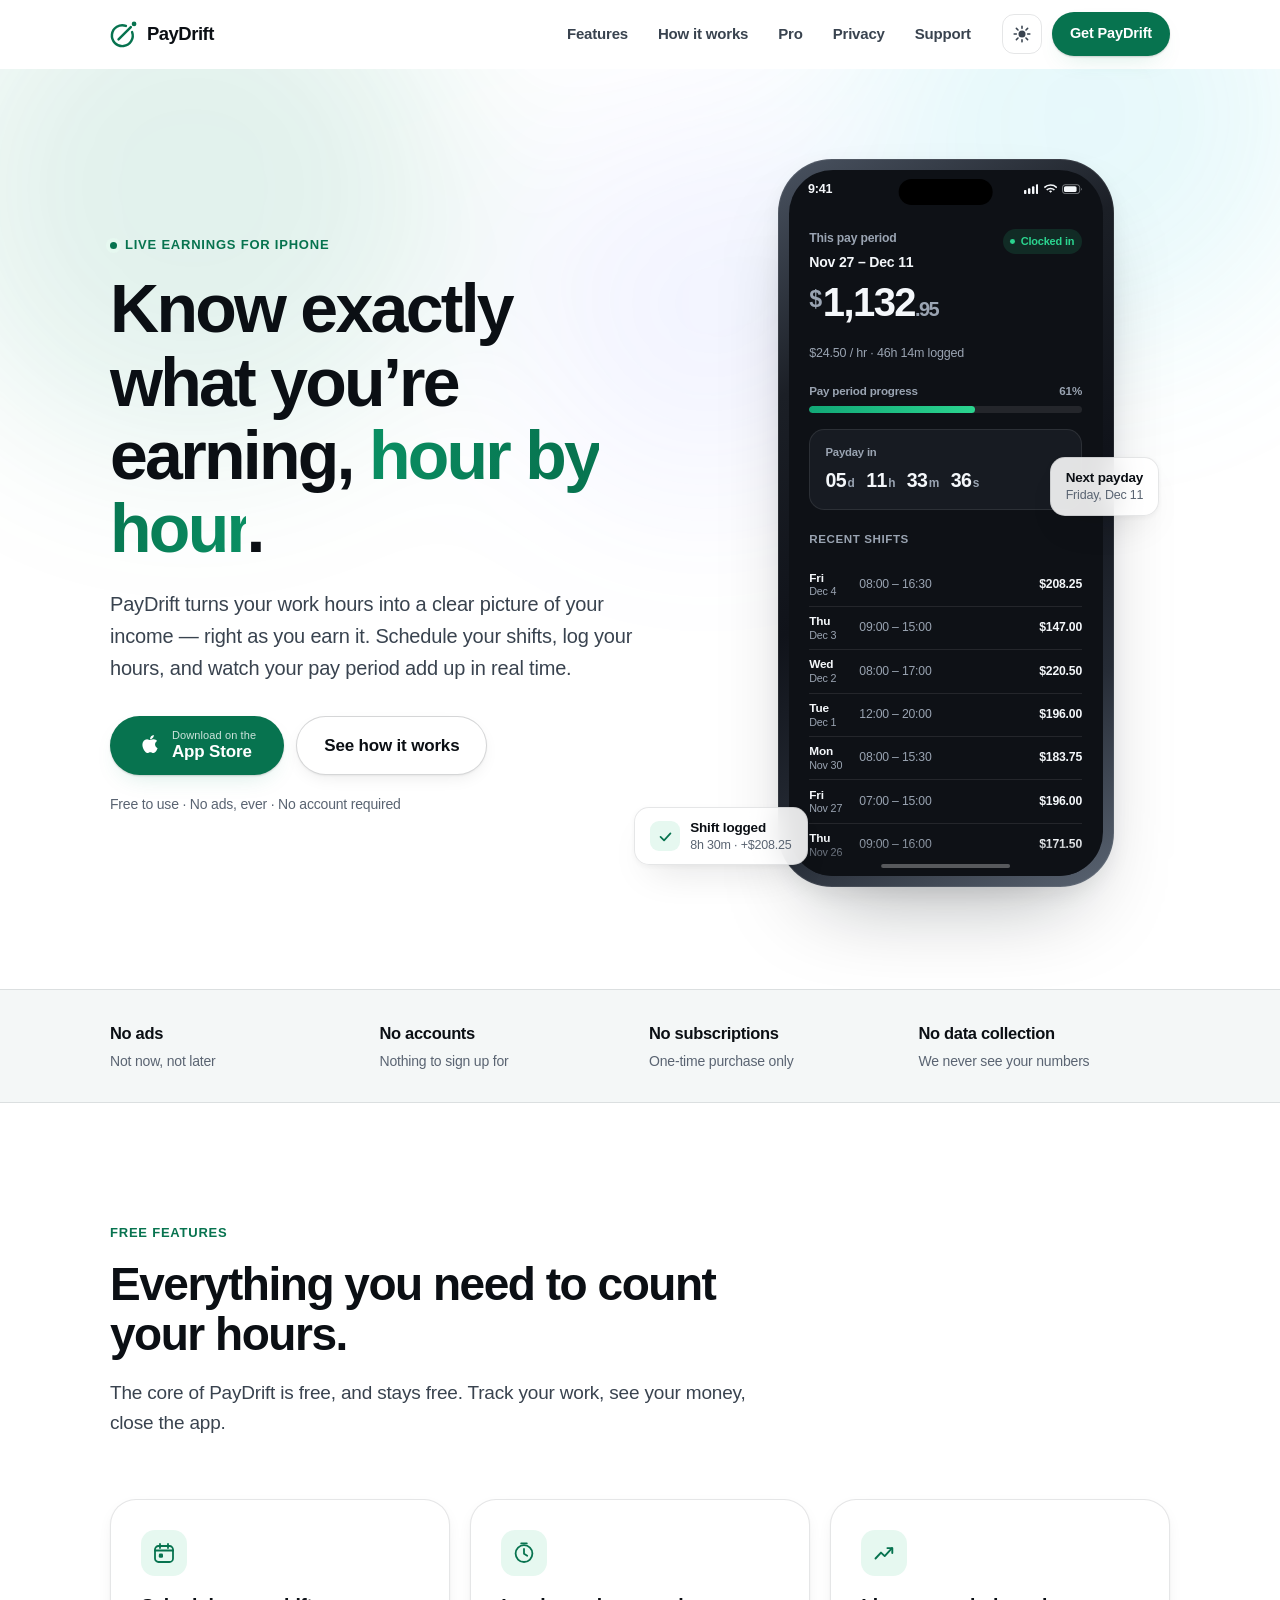
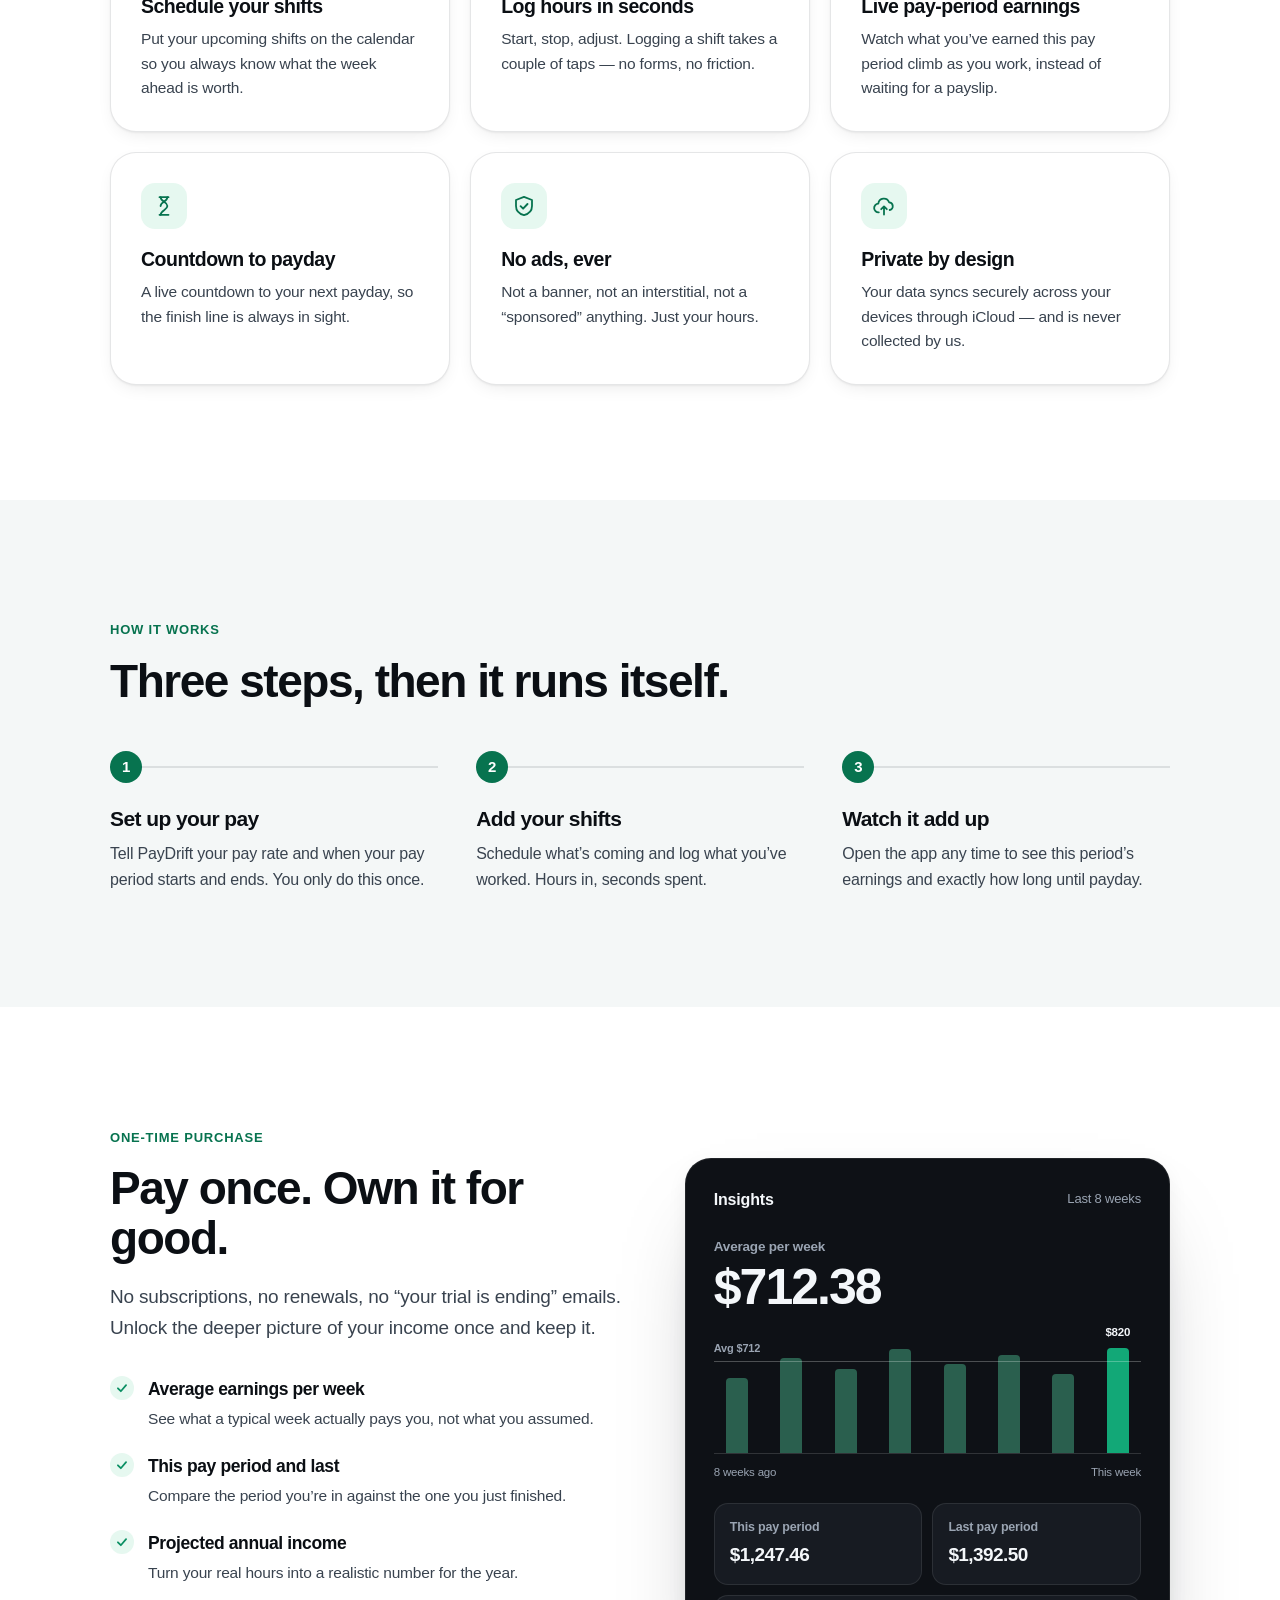
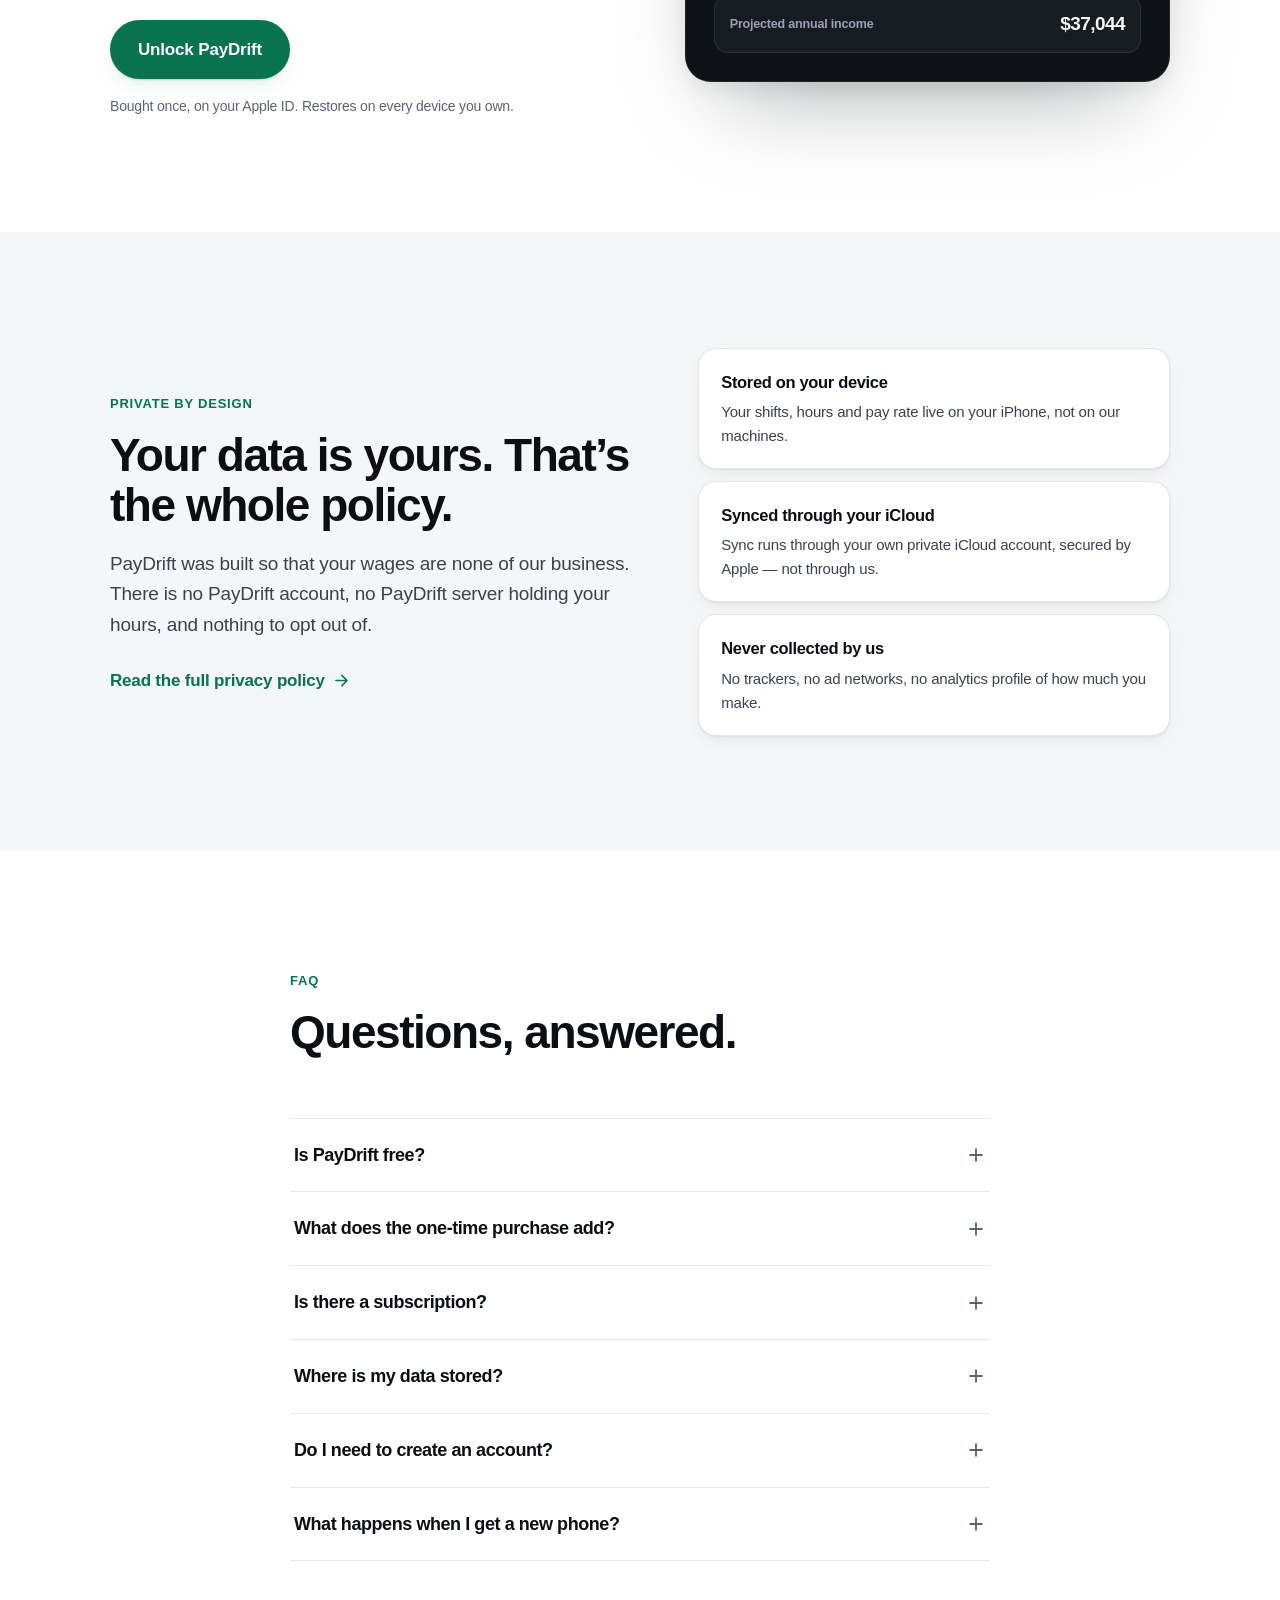
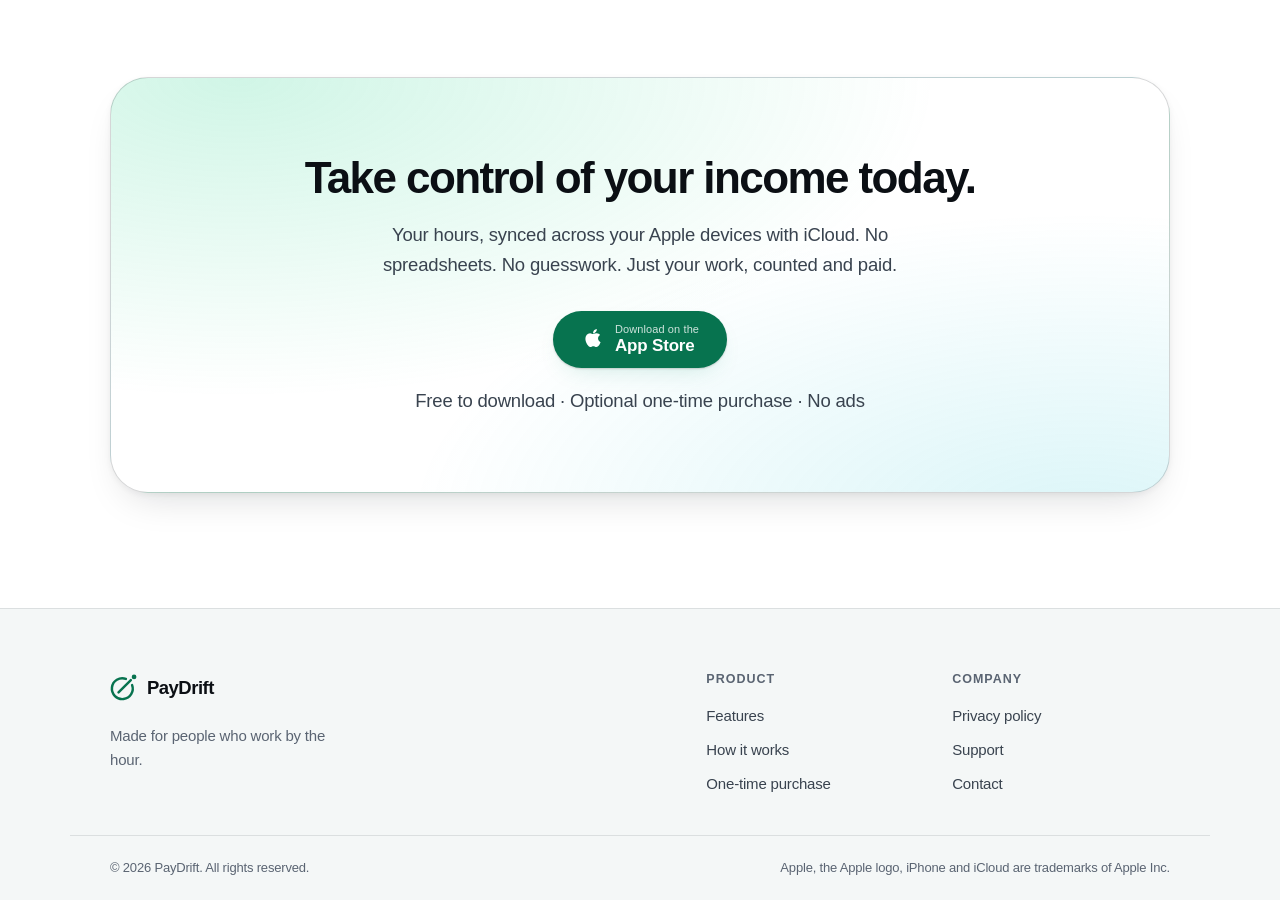
==== index.html @ ac626ae0 "Website" ====
<!DOCTYPE html>
<html lang="en">
<head>
<meta charset="utf-8">
<meta name="viewport" content="width=device-width, initial-scale=1">
<title>PayDrift — Know exactly what you're earning, hour by hour</title>
<meta name="description" content="PayDrift turns your work hours into a clear picture of your income, right as you earn it. Schedule shifts, log hours, and watch your pay period add up in real time. Private by design, synced with iCloud.">
<link rel="canonical" href="https://denysz07.github.io/PayDrift/">

<meta property="og:type" content="website">
<meta property="og:site_name" content="PayDrift">
<meta property="og:title" content="PayDrift — Know exactly what you're earning, hour by hour">
<meta property="og:description" content="Schedule your shifts, track your hours, and watch your earnings for the current pay period add up in real time. No ads. No subscriptions. Private by design.">
<meta property="og:url" content="https://denysz07.github.io/PayDrift/">
<meta property="og:image" content="https://denysz07.github.io/PayDrift/assets/img/og.png">
<meta property="og:image:width" content="1200">
<meta property="og:image:height" content="630">
<meta name="twitter:card" content="summary_large_image">
<meta name="twitter:title" content="PayDrift — Know exactly what you're earning, hour by hour">
<meta name="twitter:description" content="Live pay-period earnings, a countdown to payday, and your data kept yours.">
<meta name="twitter:image" content="https://denysz07.github.io/PayDrift/assets/img/og.png">

<meta name="theme-color" content="#ffffff" media="(prefers-color-scheme: light)">
<meta name="theme-color" content="#08090c" media="(prefers-color-scheme: dark)">
<meta name="color-scheme" content="light dark">

<link rel="icon" href="assets/img/favicon.svg" type="image/svg+xml">
<link rel="apple-touch-icon" href="assets/img/app-icon.svg">
<link rel="stylesheet" href="assets/css/style.css">
<script>document.documentElement.classList.add('js');</script>

<script type="application/ld+json">
{
  "@context": "https://schema.org",
  "@type": "SoftwareApplication",
  "name": "PayDrift",
  "applicationCategory": "FinanceApplication",
  "operatingSystem": "iOS",
  "description": "A wage tracker that turns your work hours into a clear picture of your income. Schedule shifts, log hours, see live earnings for the current pay period, and count down to payday.",
  "url": "https://denysz07.github.io/PayDrift/",
  "offers": {
    "@type": "Offer",
    "price": "0",
    "priceCurrency": "USD",
    "description": "Free to use, with an optional one-time purchase for advanced insights."
  }
}
</script>
</head>
<body>
<a class="skip-link" href="#main">Skip to content</a>

<header class="site-header" id="siteHeader">
  <div class="container site-header__inner">
    <a class="brand" href="index.html" aria-label="PayDrift home">
      <svg class="brand__mark" viewBox="3 0.5 28.5 28.5" aria-hidden="true" focusable="false">
        <path d="M19.76 5.66A11 11 0 1 0 26.34 12.24" fill="none" stroke="currentColor" stroke-width="2.6" stroke-linecap="round"/>
        <path d="M12 20 25 7" fill="none" stroke="currentColor" stroke-width="2.6" stroke-linecap="round"/>
        <circle cx="28.4" cy="3.6" r="2.5" fill="currentColor"/>
      </svg>
      <span class="brand__name">PayDrift</span>
    </a>

    <nav class="site-nav" id="siteNav" aria-label="Primary">
      <a href="#features">Features</a>
      <a href="#how">How it works</a>
      <a href="#pro">Pro</a>
      <a href="#privacy">Privacy</a>
      <a href="support.html">Support</a>
    </nav>

    <div class="site-header__actions">
      <button class="icon-btn" id="themeToggle" type="button" aria-label="Switch color theme" title="Switch color theme">
        <svg class="icon-btn__sun" viewBox="0 0 24 24" aria-hidden="true" focusable="false">
          <circle cx="12" cy="12" r="4.2" fill="currentColor"/>
          <g stroke="currentColor" stroke-width="1.9" stroke-linecap="round">
            <path d="M12 2.6v2.6M12 18.8v2.6M2.6 12h2.6M18.8 12h2.6M5.3 5.3l1.9 1.9M16.8 16.8l1.9 1.9M18.7 5.3l-1.9 1.9M7.2 16.8l-1.9 1.9"/>
          </g>
        </svg>
        <svg class="icon-btn__moon" viewBox="0 0 24 24" aria-hidden="true" focusable="false">
          <path d="M20.4 14.6A8.6 8.6 0 0 1 9.4 3.6a8.8 8.8 0 1 0 11 11Z" fill="currentColor"/>
        </svg>
      </button>
      <a class="btn btn--primary btn--sm site-header__cta" href="#get">Get PayDrift</a>
      <button class="icon-btn nav-toggle" id="navToggle" type="button" aria-label="Open menu" aria-expanded="false" aria-controls="siteNav">
        <svg viewBox="0 0 24 24" aria-hidden="true" focusable="false">
          <path d="M4 7h16M4 12h16M4 17h16" stroke="currentColor" stroke-width="2" stroke-linecap="round" fill="none"/>
        </svg>
      </button>
    </div>
  </div>
</header>

<main id="main">

  <!-- ============ HERO ============ -->
  <section class="hero">
    <div class="aurora" aria-hidden="true"><span></span><span></span><span></span></div>
    <div class="container hero__inner">
      <div class="hero__copy">
        <p class="eyebrow"><span class="dot" aria-hidden="true"></span> Live earnings for iPhone</p>
        <h1 class="hero__title">Know exactly what you&rsquo;re earning, <span class="grad">hour by hour</span>.</h1>
        <p class="hero__lead">
          PayDrift turns your work hours into a clear picture of your income &mdash; right as you earn it.
          Schedule your shifts, log your hours, and watch your pay period add up in real time.
        </p>
        <div class="hero__cta">
          <!-- TODO: replace href with your App Store listing URL -->
          <a class="btn btn--primary btn--lg appstore" href="https://apps.apple.com/app/paydrift">
            <svg class="appstore__glyph" viewBox="0 0 24 24" aria-hidden="true" focusable="false">
              <path d="M17.05 20.28c-.98.95-2.05.8-3.08.35-1.09-.46-2.09-.48-3.24 0-1.44.62-2.2.44-3.06-.35C2.79 15.25 3.51 7.59 9.05 7.31c1.35.07 2.29.74 3.08.8 1.18-.24 2.31-.93 3.57-.84 1.51.12 2.65.72 3.4 1.8-3.12 1.87-2.38 5.98.48 7.13-.57 1.5-1.31 2.99-2.54 4.09zM12.03 7.25c-.15-2.23 1.66-4.07 3.74-4.25.29 2.58-2.34 4.5-3.74 4.25z" fill="currentColor"/>
            </svg>
            <span class="appstore__text"><small>Download on the</small>App Store</span>
          </a>
          <a class="btn btn--ghost btn--lg" href="#how">See how it works</a>
        </div>
        <p class="hero__note">Free to use &middot; No ads, ever &middot; No account required</p>
      </div>

      <div class="hero__art">
        <div class="device" role="img" aria-label="The PayDrift app screen: live earnings for the current pay period, ticking up while you are clocked in, above a pay-period progress bar, a live countdown to payday, and a list of recently logged shifts.">
          <div class="device__frame">
            <div class="device__screen">
              <div class="statusbar">
                <span class="statusbar__time">9:41</span>
                <span class="statusbar__icons">
                  <svg viewBox="0 0 18 12" aria-hidden="true"><rect x="0" y="7" width="3" height="5" rx="1"/><rect x="5" y="5" width="3" height="7" rx="1"/><rect x="10" y="2.5" width="3" height="9.5" rx="1"/><rect x="15" y="0" width="3" height="12" rx="1"/></svg>
                  <svg viewBox="0 0 16 12" aria-hidden="true"><path d="M8 10.4 6.1 8.5a2.7 2.7 0 0 1 3.8 0Zm0-4.2a5.7 5.7 0 0 0-4 1.6L2.6 6.4a7.7 7.7 0 0 1 10.8 0L12 7.8a5.7 5.7 0 0 0-4-1.6Zm0-4.2a9.7 9.7 0 0 0-6.9 2.8L-.3 3.4a11.7 11.7 0 0 1 16.6 0l-1.4 1.4A9.7 9.7 0 0 0 8 2Z"/></svg>
                  <svg viewBox="0 0 26 12" aria-hidden="true"><rect x="0.6" y="0.6" width="21" height="10.8" rx="3.2" fill="none" stroke="currentColor" stroke-opacity=".45" stroke-width="1.2"/><rect x="2.4" y="2.4" width="15.4" height="7.2" rx="2"/><path d="M23.4 4.2v3.6a2.4 2.4 0 0 0 0-3.6Z" fill-opacity=".5"/></svg>
                </span>
              </div>

              <div class="app">
                <div class="app__topline">
                  <div>
                    <p class="app__label">This pay period</p>
                    <p class="app__range">Aug 1 &ndash; Aug 15</p>
                  </div>
                  <span class="pill pill--live"><span class="pill__dot"></span>Clocked in</span>
                </div>

                <p class="earnings" id="earnings">
                  <span class="earnings__cur">$</span><span class="earnings__whole" id="earningsWhole">1,247</span><span class="earnings__cents">.<span id="earningsCents">46</span></span>
                </p>
                <p class="earnings__sub">$24.50 / hr &middot; 50h 55m logged</p>

                <div class="progress">
                  <div class="progress__head">
                    <span>Pay period progress</span>
                    <span id="periodPct">64%</span>
                  </div>
                  <div class="progress__track"><div class="progress__fill" id="periodFill" style="width:64%"></div></div>
                </div>

                <div class="countdown">
                  <p class="countdown__label">Payday in</p>
                  <p class="countdown__value" id="countdown">
                    <span class="cd"><b id="cdD">04</b><i>d</i></span><span class="cd"><b id="cdH">11</b><i>h</i></span><span class="cd"><b id="cdM">26</b><i>m</i></span><span class="cd"><b id="cdS">09</b><i>s</i></span>
                  </p>
                </div>

                <p class="shifts__head">Recent shifts</p>
                <ul class="shifts">
                  <li class="shifts__row">
                    <span class="shifts__day"><b>Thu</b>Aug 6</span>
                    <span class="shifts__time">08:00 &ndash; 16:30</span>
                    <span class="shifts__pay">$208.25</span>
                  </li>
                  <li class="shifts__row">
                    <span class="shifts__day"><b>Wed</b>Aug 5</span>
                    <span class="shifts__time">09:00 &ndash; 15:00</span>
                    <span class="shifts__pay">$147.00</span>
                  </li>
                  <li class="shifts__row">
                    <span class="shifts__day"><b>Tue</b>Aug 4</span>
                    <span class="shifts__time">08:00 &ndash; 17:00</span>
                    <span class="shifts__pay">$220.50</span>
                  </li>
                  <li class="shifts__row">
                    <span class="shifts__day"><b>Mon</b>Aug 3</span>
                    <span class="shifts__time">12:00 &ndash; 20:00</span>
                    <span class="shifts__pay">$196.00</span>
                  </li>
                  <li class="shifts__row">
                    <span class="shifts__day"><b>Fri</b>Jul 31</span>
                    <span class="shifts__time">08:00 &ndash; 15:30</span>
                    <span class="shifts__pay">$183.75</span>
                  </li>
                  <li class="shifts__row">
                    <span class="shifts__day"><b>Thu</b>Jul 30</span>
                    <span class="shifts__time">07:00 &ndash; 15:00</span>
                    <span class="shifts__pay">$196.00</span>
                  </li>
                  <li class="shifts__row">
                    <span class="shifts__day"><b>Wed</b>Jul 29</span>
                    <span class="shifts__time">09:00 &ndash; 16:00</span>
                    <span class="shifts__pay">$171.50</span>
                  </li>
                </ul>
              </div>
            </div>
          </div>

          <div class="float float--a" aria-hidden="true">
            <span class="float__icon">
              <svg viewBox="0 0 24 24"><path d="M5 12.5 10 17.5 19 7.5" fill="none" stroke="currentColor" stroke-width="2.4" stroke-linecap="round" stroke-linejoin="round"/></svg>
            </span>
            <span class="float__text"><b>Shift logged</b>8h 30m &middot; +$208.25</span>
          </div>
          <div class="float float--b" aria-hidden="true">
            <span class="float__text"><b>Next payday</b><span id="floatPayday">Friday, Aug 14</span></span>
          </div>
        </div>
      </div>
    </div>
  </section>

  <!-- ============ TRUST STRIP ============ -->
  <section class="strip" aria-label="What PayDrift promises">
    <div class="container strip__inner">
      <p><b>No ads</b><span>Not now, not later</span></p>
      <p><b>No accounts</b><span>Nothing to sign up for</span></p>
      <p><b>No subscriptions</b><span>One-time purchase only</span></p>
      <p><b>No data collection</b><span>We never see your numbers</span></p>
    </div>
  </section>

  <!-- ============ FEATURES ============ -->
  <section class="section" id="features">
    <div class="container">
      <header class="section__head reveal">
        <p class="eyebrow">Free features</p>
        <h2 class="section__title">Everything you need to count your hours.</h2>
        <p class="section__lead">The core of PayDrift is free, and stays free. Track your work, see your money, close the app.</p>
      </header>

      <div class="cards">
        <article class="card reveal">
          <span class="card__icon">
            <svg viewBox="0 0 24 24" aria-hidden="true"><rect x="3" y="5" width="18" height="16" rx="3.5" fill="none" stroke="currentColor" stroke-width="1.8"/><path d="M3 9.5h18M8 3v4M16 3v4" fill="none" stroke="currentColor" stroke-width="1.8" stroke-linecap="round"/><rect x="6.8" y="12.6" width="4.2" height="4.2" rx="1.3" fill="currentColor"/></svg>
          </span>
          <h3>Schedule your shifts</h3>
          <p>Put your upcoming shifts on the calendar so you always know what the week ahead is worth.</p>
        </article>

        <article class="card reveal">
          <span class="card__icon">
            <svg viewBox="0 0 24 24" aria-hidden="true"><circle cx="12" cy="12.6" r="8.4" fill="none" stroke="currentColor" stroke-width="1.8"/><path d="M12 7.9v4.9l3.2 2" fill="none" stroke="currentColor" stroke-width="1.8" stroke-linecap="round" stroke-linejoin="round"/><path d="M9.2 2.4h5.6" stroke="currentColor" stroke-width="1.8" stroke-linecap="round"/></svg>
          </span>
          <h3>Log hours in seconds</h3>
          <p>Start, stop, adjust. Logging a shift takes a couple of taps &mdash; no forms, no friction.</p>
        </article>

        <article class="card reveal">
          <span class="card__icon">
            <svg viewBox="0 0 24 24" aria-hidden="true"><path d="M3.5 17.5 9 11.6l3.7 3.5 7.3-8" fill="none" stroke="currentColor" stroke-width="1.9" stroke-linecap="round" stroke-linejoin="round"/><path d="M15.4 7.1h4.9V12" fill="none" stroke="currentColor" stroke-width="1.9" stroke-linecap="round" stroke-linejoin="round"/></svg>
          </span>
          <h3>Live pay-period earnings</h3>
          <p>Watch what you&rsquo;ve earned this pay period climb as you work, instead of waiting for a payslip.</p>
        </article>

        <article class="card reveal">
          <span class="card__icon">
            <svg viewBox="0 0 24 24" aria-hidden="true"><path d="M7.5 3.2h9M7.5 20.8h9" stroke="currentColor" stroke-width="1.8" stroke-linecap="round"/><path d="M8.6 3.2c0 4.3 6.8 4.9 6.8 8.8s-6.8 4.5-6.8 8.8" fill="none" stroke="currentColor" stroke-width="1.8" stroke-linecap="round"/><path d="M15.4 3.2c0 4.3-6.8 4.9-6.8 8.8" fill="none" stroke="currentColor" stroke-width="1.8" stroke-linecap="round"/></svg>
          </span>
          <h3>Countdown to payday</h3>
          <p>A live countdown to your next payday, so the finish line is always in sight.</p>
        </article>

        <article class="card reveal">
          <span class="card__icon">
            <svg viewBox="0 0 24 24" aria-hidden="true"><path d="M12 2.9 20 6v6.1c0 4.6-3.2 7.9-8 9.1-4.8-1.2-8-4.5-8-9.1V6Z" fill="none" stroke="currentColor" stroke-width="1.8" stroke-linejoin="round"/><path d="M8.6 12.2l2.5 2.5 4.4-4.7" fill="none" stroke="currentColor" stroke-width="1.9" stroke-linecap="round" stroke-linejoin="round"/></svg>
          </span>
          <h3>No ads, ever</h3>
          <p>Not a banner, not an interstitial, not a &ldquo;sponsored&rdquo; anything. Just your hours.</p>
        </article>

        <article class="card reveal">
          <span class="card__icon">
            <svg viewBox="0 0 24 24" aria-hidden="true"><path d="M6.8 18.4a4.4 4.4 0 0 1-.5-8.8 5.6 5.6 0 0 1 10.8-1.3 3.9 3.9 0 0 1 .6 7.7" fill="none" stroke="currentColor" stroke-width="1.8" stroke-linecap="round" stroke-linejoin="round"/><path d="M12 12.4v8.2M9.2 15.2 12 12.4l2.8 2.8" fill="none" stroke="currentColor" stroke-width="1.8" stroke-linecap="round" stroke-linejoin="round"/></svg>
          </span>
          <h3>Private by design</h3>
          <p>Your data syncs securely across your devices through iCloud &mdash; and is never collected by us.</p>
        </article>
      </div>
    </div>
  </section>

  <!-- ============ HOW IT WORKS ============ -->
  <section class="section section--alt" id="how">
    <div class="container">
      <header class="section__head reveal">
        <p class="eyebrow">How it works</p>
        <h2 class="section__title">Three steps, then it runs itself.</h2>
      </header>

      <ol class="steps">
        <li class="step reveal">
          <span class="step__num">1</span>
          <h3>Set up your pay</h3>
          <p>Tell PayDrift your pay rate and when your pay period starts and ends. You only do this once.</p>
        </li>
        <li class="step reveal">
          <span class="step__num">2</span>
          <h3>Add your shifts</h3>
          <p>Schedule what&rsquo;s coming and log what you&rsquo;ve worked. Hours in, seconds spent.</p>
        </li>
        <li class="step reveal">
          <span class="step__num">3</span>
          <h3>Watch it add up</h3>
          <p>Open the app any time to see this period&rsquo;s earnings and exactly how long until payday.</p>
        </li>
      </ol>
    </div>
  </section>

  <!-- ============ PRO ============ -->
  <section class="section" id="pro">
    <div class="container pro">
      <div class="pro__copy reveal">
        <p class="eyebrow">One-time purchase</p>
        <h2 class="section__title">Pay once. Own it for good.</h2>
        <p class="section__lead">
          No subscriptions, no renewals, no &ldquo;your trial is ending&rdquo; emails. Unlock the deeper picture of
          your income once and keep it.
        </p>

        <ul class="ticks">
          <li>
            <b>Average earnings per week</b>
            <span>See what a typical week actually pays you, not what you assumed.</span>
          </li>
          <li>
            <b>This pay period and last</b>
            <span>Compare the period you&rsquo;re in against the one you just finished.</span>
          </li>
          <li>
            <b>Projected annual income</b>
            <span>Turn your real hours into a realistic number for the year.</span>
          </li>
        </ul>

        <a class="btn btn--primary btn--lg" href="#get">Unlock PayDrift</a>
        <p class="pro__fineprint">Bought once, on your Apple ID. Restores on every device you own.</p>
      </div>

      <div class="pro__art reveal">
        <div class="panel" role="img" aria-label="PayDrift insights screen: average earnings of $712.38 per week; a bar chart of the last eight weeks reading $588, $742, $655, $810, $699, $764, $621 and $820 for the current week, with an average line at $712; earnings of $1,247.46 this pay period against $1,392.50 last pay period; and a projected annual income of $37,044.">
          <div class="panel__head">
            <span class="panel__title">Insights</span>
            <span class="panel__meta">Last 8 weeks</span>
          </div>

          <p class="panel__label">Average per week</p>
          <p class="panel__hero">$712.38</p>

          <!-- Single series, magnitude over time: bars, one hue.
               Current week in the accent, prior weeks in the de-emphasis step of the same ramp.
               Only the current week is direct-labelled; the rest sit behind the hover value. -->
          <figure class="chart">
            <div class="chart__plot">
              <div class="chart__avg" style="bottom:79.2%"><span>Avg $712</span></div>
              <div class="bar" style="--h:65.3%"><span class="bar__fill"></span><span class="bar__tip">$588</span></div>
              <div class="bar" style="--h:82.4%"><span class="bar__fill"></span><span class="bar__tip">$742</span></div>
              <div class="bar" style="--h:72.8%"><span class="bar__fill"></span><span class="bar__tip">$655</span></div>
              <div class="bar" style="--h:90.0%"><span class="bar__fill"></span><span class="bar__tip">$810</span></div>
              <div class="bar" style="--h:77.7%"><span class="bar__fill"></span><span class="bar__tip">$699</span></div>
              <div class="bar" style="--h:84.9%"><span class="bar__fill"></span><span class="bar__tip">$764</span></div>
              <div class="bar" style="--h:69.0%"><span class="bar__fill"></span><span class="bar__tip">$621</span></div>
              <div class="bar bar--current" style="--h:91.1%"><span class="bar__fill"></span><span class="bar__tip">$820</span><span class="bar__label">$820</span></div>
            </div>
            <figcaption class="chart__axis"><span>8 weeks ago</span><span>This week</span></figcaption>
          </figure>

          <div class="tiles">
            <div class="tile">
              <span class="tile__label">This pay period</span>
              <span class="tile__value">$1,247.46</span>
            </div>
            <div class="tile">
              <span class="tile__label">Last pay period</span>
              <span class="tile__value">$1,392.50</span>
            </div>
            <div class="tile tile--wide">
              <span class="tile__label">Projected annual income</span>
              <span class="tile__value">$37,044</span>
            </div>
          </div>
        </div>
      </div>
    </div>
  </section>

  <!-- ============ PRIVACY ============ -->
  <section class="section section--alt" id="privacy">
    <div class="container">
      <div class="privacy reveal">
        <div class="privacy__copy">
          <p class="eyebrow">Private by design</p>
          <h2 class="section__title">Your data is yours. That&rsquo;s the whole policy.</h2>
          <p class="section__lead">
            PayDrift was built so that your wages are none of our business. There is no PayDrift account,
            no PayDrift server holding your hours, and nothing to opt out of.
          </p>
          <a class="link-arrow" href="privacy.html">Read the full privacy policy
            <svg viewBox="0 0 24 24" aria-hidden="true"><path d="M5 12h13M12.5 5.5 19 12l-6.5 6.5" fill="none" stroke="currentColor" stroke-width="2" stroke-linecap="round" stroke-linejoin="round"/></svg>
          </a>
        </div>

        <ul class="privacy__list">
          <li>
            <b>Stored on your device</b>
            <span>Your shifts, hours and pay rate live on your iPhone, not on our machines.</span>
          </li>
          <li>
            <b>Synced through your iCloud</b>
            <span>Sync runs through your own private iCloud account, secured by Apple &mdash; not through us.</span>
          </li>
          <li>
            <b>Never collected by us</b>
            <span>No trackers, no ad networks, no analytics profile of how much you make.</span>
          </li>
        </ul>
      </div>
    </div>
  </section>

  <!-- ============ FAQ ============ -->
  <section class="section" id="faq">
    <div class="container container--narrow">
      <header class="section__head reveal">
        <p class="eyebrow">FAQ</p>
        <h2 class="section__title">Questions, answered.</h2>
      </header>

      <div class="faq reveal">
        <details class="faq__item">
          <summary>Is PayDrift free?</summary>
          <div class="faq__body"><p>Yes. Scheduling and tracking shifts, logging hours, seeing your earnings for the current pay period and counting down to payday are all free, with no ads.</p></div>
        </details>
        <details class="faq__item">
          <summary>What does the one-time purchase add?</summary>
          <div class="faq__body"><p>Average earnings per week, a side-by-side look at this pay period and the last one, and a projected annual income based on what you actually work.</p></div>
        </details>
        <details class="faq__item">
          <summary>Is there a subscription?</summary>
          <div class="faq__body"><p>No. PayDrift is a single one-time purchase. You pay once and it&rsquo;s yours, including on the other Apple devices signed in to the same Apple ID.</p></div>
        </details>
        <details class="faq__item">
          <summary>Where is my data stored?</summary>
          <div class="faq__body"><p>On your device, and in your own private iCloud so it stays in step across your Apple devices. PayDrift has no server of its own and never collects your data.</p></div>
        </details>
        <details class="faq__item">
          <summary>Do I need to create an account?</summary>
          <div class="faq__body"><p>No. There is nothing to sign up for. If you&rsquo;re signed in to iCloud, sync just works; if you&rsquo;re not, PayDrift keeps everything locally on your device.</p></div>
        </details>
        <details class="faq__item">
          <summary>What happens when I get a new phone?</summary>
          <div class="faq__body"><p>Sign in to the same iCloud account, install PayDrift, and your shifts and hours come back with it. Your purchase restores from the App Store at no extra cost.</p></div>
        </details>
      </div>
    </div>
  </section>

  <!-- ============ FINAL CTA ============ -->
  <section class="cta" id="get">
    <div class="container">
      <div class="cta__box reveal">
        <h2>Take control of your income today.</h2>
        <p>Your hours, synced across your Apple devices with iCloud. No spreadsheets. No guesswork. Just your work, counted and paid.</p>
        <div class="cta__actions">
          <!-- TODO: replace href with your App Store listing URL -->
          <a class="btn btn--primary btn--lg appstore" href="https://apps.apple.com/app/paydrift">
            <svg class="appstore__glyph" viewBox="0 0 24 24" aria-hidden="true" focusable="false">
              <path d="M17.05 20.28c-.98.95-2.05.8-3.08.35-1.09-.46-2.09-.48-3.24 0-1.44.62-2.2.44-3.06-.35C2.79 15.25 3.51 7.59 9.05 7.31c1.35.07 2.29.74 3.08.8 1.18-.24 2.31-.93 3.57-.84 1.51.12 2.65.72 3.4 1.8-3.12 1.87-2.38 5.98.48 7.13-.57 1.5-1.31 2.99-2.54 4.09zM12.03 7.25c-.15-2.23 1.66-4.07 3.74-4.25.29 2.58-2.34 4.5-3.74 4.25z" fill="currentColor"/>
            </svg>
            <span class="appstore__text"><small>Download on the</small>App Store</span>
          </a>
        </div>
        <p class="cta__fine">Free to download &middot; Optional one-time purchase &middot; No ads</p>
      </div>
    </div>
  </section>
</main>

<footer class="site-footer">
  <div class="container site-footer__inner">
    <div class="site-footer__brand">
      <a class="brand" href="index.html" aria-label="PayDrift home">
        <svg class="brand__mark" viewBox="3 0.5 28.5 28.5" aria-hidden="true" focusable="false">
          <path d="M19.76 5.66A11 11 0 1 0 26.34 12.24" fill="none" stroke="currentColor" stroke-width="2.6" stroke-linecap="round"/>
          <path d="M12 20 25 7" fill="none" stroke="currentColor" stroke-width="2.6" stroke-linecap="round"/>
          <circle cx="28.4" cy="3.6" r="2.5" fill="currentColor"/>
        </svg>
        <span class="brand__name">PayDrift</span>
      </a>
      <p>Made for people who work by the hour.</p>
    </div>
    <nav class="site-footer__nav" aria-label="Footer">
      <div>
        <h3>Product</h3>
        <a href="#features">Features</a>
        <a href="#how">How it works</a>
        <a href="#pro">One-time purchase</a>
      </div>
      <div>
        <h3>Company</h3>
        <a href="privacy.html">Privacy policy</a>
        <a href="support.html">Support</a>
        <a href="mailto:support@paydrift.app">Contact</a>
      </div>
    </nav>
  </div>
  <div class="container site-footer__legal">
    <p>&copy; <span id="year">2026</span> PayDrift. All rights reserved.</p>
    <p>Apple, the Apple logo, iPhone and iCloud are trademarks of Apple Inc.</p>
  </div>
</footer>

<script src="assets/js/main.js"></script>
</body>
</html>
---- assets/css/style.css ----
/* ==========================================================================
   PayDrift — marketing site
   1. Tokens        5. Header / nav      9. Pro + chart
   2. Reset/base    6. Hero + device    10. Privacy / FAQ / CTA
   3. Layout        7. Trust strip      11. Footer
   4. Buttons       8. Features/steps   12. Article pages + motion + responsive
   ========================================================================== */

/* ---------------------------------------------------------------- 1. TOKENS */

:root {
  color-scheme: light;

  --bg:            #ffffff;
  --bg-soft:       #f4f7f7;
  --surface:       #ffffff;
  --surface-2:     #f2f5f6;
  --border:        rgba(9, 16, 22, .10);
  --border-strong: rgba(9, 16, 22, .17);

  --ink:   #0b0f14;
  --ink-2: #39434f;
  --ink-3: #5a6472;

  --accent:      #07734f;   /* 5.9:1 on white — safe for text and fills   */
  --accent-2:    #0a8f63;   /* decorative / gradient partner              */
  --accent-soft: #e6f8f0;
  --on-accent:   #ffffff;
  --glow:        rgba(10, 143, 99, .22);

  --shadow-sm: 0 1px 2px rgba(9, 16, 22, .05), 0 6px 18px -6px rgba(9, 16, 22, .10);
  --shadow-md: 0 2px 6px rgba(9, 16, 22, .05), 0 18px 40px -18px rgba(9, 16, 22, .18);
  --shadow-lg: 0 8px 20px rgba(9, 16, 22, .06), 0 44px 90px -40px rgba(9, 16, 22, .38);

  /* The app screen is a screenshot: it keeps its own dark palette in both themes. */
  --scr-bg:      #0e1116;
  --scr-card:    #171b22;
  --scr-ink:     #f4f7fa;
  --scr-ink-2:   #9aa4b2;
  --scr-line:    rgba(255, 255, 255, .09);
  --scr-accent:  #2bd48f;
  --chart-mark:  #12a877;   /* validated data mark on #0e1116 */
  --chart-dim:   #2a5f4e;   /* validated de-emphasis step, same hue */

  --radius-sm: 12px;
  --radius:    18px;
  --radius-lg: 26px;

  --container: 1140px;
  --pad: clamp(20px, 5vw, 40px);
  --section-y: clamp(72px, 9vw, 132px);

  --font: -apple-system, BlinkMacSystemFont, "SF Pro Text", "Segoe UI", Roboto,
          Helvetica, Arial, "Helvetica Neue", sans-serif;
}

@media (prefers-color-scheme: dark) {
  :root:not([data-theme="light"]) {
    color-scheme: dark;

    --bg:            #08090c;
    --bg-soft:       #0c0e13;
    --surface:       #12151a;
    --surface-2:     #171b22;
    --border:        rgba(255, 255, 255, .10);
    --border-strong: rgba(255, 255, 255, .18);

    --ink:   #f5f8fa;
    --ink-2: #c1c9d4;
    --ink-3: #8d97a6;

    --accent:      #2bd48f;   /* 10.2:1 on the dark plane */
    --accent-2:    #2bd48f;
    --accent-soft: rgba(43, 212, 143, .12);
    --on-accent:   #04140e;
    --glow:        rgba(43, 212, 143, .26);

    --shadow-sm: 0 1px 2px rgba(0, 0, 0, .5);
    --shadow-md: 0 2px 8px rgba(0, 0, 0, .45), 0 20px 44px -20px rgba(0, 0, 0, .8);
    --shadow-lg: 0 10px 24px rgba(0, 0, 0, .5), 0 48px 96px -44px rgba(0, 0, 0, .95);
  }
}

:root[data-theme="dark"] {
  color-scheme: dark;

  --bg:            #08090c;
  --bg-soft:       #0c0e13;
  --surface:       #12151a;
  --surface-2:     #171b22;
  --border:        rgba(255, 255, 255, .10);
  --border-strong: rgba(255, 255, 255, .18);

  --ink:   #f5f8fa;
  --ink-2: #c1c9d4;
  --ink-3: #8d97a6;

  --accent:      #2bd48f;
  --accent-2:    #2bd48f;
  --accent-soft: rgba(43, 212, 143, .12);
  --on-accent:   #04140e;
  --glow:        rgba(43, 212, 143, .26);

  --shadow-sm: 0 1px 2px rgba(0, 0, 0, .5);
  --shadow-md: 0 2px 8px rgba(0, 0, 0, .45), 0 20px 44px -20px rgba(0, 0, 0, .8);
  --shadow-lg: 0 10px 24px rgba(0, 0, 0, .5), 0 48px 96px -44px rgba(0, 0, 0, .95);
}

/* ------------------------------------------------------------ 2. RESET/BASE */

*, *::before, *::after { box-sizing: border-box; }

html { -webkit-text-size-adjust: 100%; scroll-behavior: smooth; }
@media (prefers-reduced-motion: reduce) { html { scroll-behavior: auto; } }

body {
  margin: 0;
  background: var(--bg);
  color: var(--ink);
  font-family: var(--font);
  font-size: 17px;
  line-height: 1.6;
  letter-spacing: -0.011em;
  -webkit-font-smoothing: antialiased;
  -moz-osx-font-smoothing: grayscale;
  overflow-x: hidden;
}

h1, h2, h3, h4 { margin: 0; line-height: 1.08; letter-spacing: -0.032em; font-weight: 700; }
p  { margin: 0; }
ul, ol { margin: 0; padding: 0; list-style: none; }
img, svg { max-width: 100%; }
svg { display: block; }
a { color: var(--accent); text-decoration: none; }
a:hover { text-decoration: underline; }
button { font: inherit; color: inherit; }

:where(a, button, summary, details):focus-visible {
  outline: 2.5px solid var(--accent);
  outline-offset: 3px;
  border-radius: 6px;
}

.skip-link {
  position: absolute; left: 12px; top: -60px; z-index: 200;
  padding: 10px 16px; border-radius: 10px;
  background: var(--accent); color: var(--on-accent); font-weight: 600;
  transition: top .18s ease;
}
.skip-link:focus { top: 12px; text-decoration: none; }

/* --------------------------------------------------------------- 3. LAYOUT */

.container {
  width: 100%;
  max-width: var(--container);
  margin-inline: auto;
  padding-inline: var(--pad);
}
.container--narrow { max-width: 780px; }

.section { padding-block: var(--section-y); }
.section--alt { background: var(--bg-soft); }

.section__head { max-width: 660px; margin-bottom: clamp(36px, 5vw, 60px); }
.section__title { font-size: clamp(30px, 4.2vw, 46px); }
.section__lead {
  margin-top: 18px; font-size: clamp(16.5px, 1.5vw, 19px);
  color: var(--ink-2); line-height: 1.62;
}

.eyebrow {
  display: inline-flex; align-items: center; gap: 8px;
  margin: 0 0 16px;
  font-size: 13px; font-weight: 650; letter-spacing: .06em; text-transform: uppercase;
  color: var(--accent);
}
.eyebrow .dot {
  width: 7px; height: 7px; border-radius: 50%; background: var(--accent);
  box-shadow: 0 0 0 4px var(--accent-soft);
  animation: pulse 2.4s ease-in-out infinite;
}
@keyframes pulse { 0%, 100% { opacity: 1; } 50% { opacity: .35; } }

.grad {
  background: linear-gradient(96deg, var(--accent-2), var(--accent) 55%, var(--accent-2));
  -webkit-background-clip: text; background-clip: text;
  color: transparent;
}
:root[data-theme="dark"] .grad,
:root:not([data-theme="light"]) .grad { }
@media (prefers-color-scheme: dark) {
  :root:not([data-theme="light"]) .grad {
    background: linear-gradient(96deg, #7ff0c4, #2bd48f 50%, #35c9d8);
    -webkit-background-clip: text; background-clip: text;
  }
}
:root[data-theme="dark"] .grad {
  background: linear-gradient(96deg, #7ff0c4, #2bd48f 50%, #35c9d8);
  -webkit-background-clip: text; background-clip: text;
}

/* -------------------------------------------------------------- 4. BUTTONS */

.btn {
  display: inline-flex; align-items: center; justify-content: center; gap: 10px;
  padding: 13px 24px;
  border: 1px solid transparent; border-radius: 999px;
  font-size: 16px; font-weight: 600; letter-spacing: -0.01em;
  cursor: pointer; white-space: nowrap;
  transition: transform .16s ease, box-shadow .22s ease, background-color .18s ease, border-color .18s ease;
}
.btn:hover { text-decoration: none; transform: translateY(-1.5px); }
.btn:active { transform: translateY(0); }

.btn--primary {
  background: var(--accent); color: var(--on-accent);
  box-shadow: 0 1px 2px rgba(0, 0, 0, .16), 0 10px 26px -12px var(--glow);
}
.btn--primary:hover { box-shadow: 0 2px 4px rgba(0, 0, 0, .18), 0 18px 40px -14px var(--glow); }

.btn--ghost {
  background: var(--surface); color: var(--ink);
  border-color: var(--border-strong); box-shadow: var(--shadow-sm);
}
.btn--ghost:hover { border-color: var(--ink-3); }

.btn--sm { padding: 9px 17px; font-size: 14.5px; }
.btn--lg { padding: 15px 27px; font-size: 17px; }

.appstore { padding-block: 11px; }
.appstore__glyph { width: 24px; height: 24px; flex: none; margin-top: -2px; }
.appstore__text { display: flex; flex-direction: column; align-items: flex-start; line-height: 1.16; }
.appstore__text small { font-size: 11px; font-weight: 500; opacity: .8; letter-spacing: .01em; }

.link-arrow {
  display: inline-flex; align-items: center; gap: 7px;
  font-weight: 600; color: var(--accent);
}
.link-arrow svg { width: 19px; height: 19px; transition: transform .2s ease; }
.link-arrow:hover svg { transform: translateX(3px); }

.pill {
  display: inline-flex; align-items: center; gap: .5em;
  padding: .32em .7em; border-radius: 999px;
  font-size: .72em; font-weight: 600;
}
.pill--live { background: rgba(43, 212, 143, .13); color: var(--scr-accent); }
.pill__dot {
  width: .45em; height: .45em; border-radius: 50%; background: currentColor;
  animation: pulse 1.8s ease-in-out infinite;
}

.icon-btn {
  display: inline-grid; place-items: center;
  width: 40px; height: 40px; padding: 0;
  background: transparent; color: var(--ink-2);
  border: 1px solid var(--border); border-radius: 12px;
  cursor: pointer;
  transition: background-color .18s ease, color .18s ease, border-color .18s ease;
}
.icon-btn:hover { background: var(--surface-2); color: var(--ink); border-color: var(--border-strong); }
.icon-btn svg { width: 20px; height: 20px; }
.icon-btn__moon { display: none; }
:root[data-theme="dark"] .icon-btn__sun { display: none; }
:root[data-theme="dark"] .icon-btn__moon { display: block; }
@media (prefers-color-scheme: dark) {
  :root:not([data-theme="light"]) .icon-btn__sun  { display: none; }
  :root:not([data-theme="light"]) .icon-btn__moon { display: block; }
}

/* --------------------------------------------------------- 5. HEADER / NAV */

.site-header {
  position: sticky; top: 0; z-index: 100;
  background: color-mix(in srgb, var(--bg) 78%, transparent);
  -webkit-backdrop-filter: saturate(180%) blur(18px);
  backdrop-filter: saturate(180%) blur(18px);
  border-bottom: 1px solid transparent;
  transition: border-color .25s ease, background-color .25s ease;
}
.site-header[data-scrolled="true"] { border-bottom-color: var(--border); }

.site-header__inner {
  display: flex; align-items: center; gap: 18px;
  height: 68px;
}

.brand {
  display: inline-flex; align-items: center; gap: 10px;
  color: var(--ink); font-weight: 700; font-size: 18.5px; letter-spacing: -0.028em;
}
.brand:hover { text-decoration: none; }
.brand__mark { width: 27px; height: 27px; color: var(--accent); flex: none; }

.site-nav { display: flex; align-items: center; gap: 4px; margin-left: auto; }
.site-nav a {
  padding: 8px 13px; border-radius: 10px;
  color: var(--ink-2); font-size: 15px; font-weight: 550;
  transition: color .16s ease, background-color .16s ease;
}
.site-nav a:hover { color: var(--ink); background: var(--surface-2); text-decoration: none; }

.site-header__actions { display: flex; align-items: center; gap: 10px; }
.nav-toggle { display: none; }

@media (max-width: 940px) {
  .site-nav {
    position: absolute; left: var(--pad); right: var(--pad); top: calc(100% + 8px);
    flex-direction: column; align-items: stretch; gap: 2px;
    padding: 10px; margin-left: 0;
    background: var(--surface); border: 1px solid var(--border);
    border-radius: var(--radius); box-shadow: var(--shadow-lg);
    opacity: 0; visibility: hidden; transform: translateY(-8px);
    transition: opacity .2s ease, transform .2s ease, visibility .2s;
  }
  .site-header[data-open="true"] .site-nav { opacity: 1; visibility: visible; transform: none; }
  .site-nav a { padding: 12px 14px; font-size: 16px; }
  .site-header__actions { margin-left: auto; }
  .nav-toggle { display: inline-grid; }
  .site-header__cta { display: none; }
}

/* ------------------------------------------------------- 6. HERO + DEVICE */

.hero { position: relative; padding-block: clamp(48px, 7vw, 92px) clamp(60px, 8vw, 110px); overflow: hidden; }

.aurora { position: absolute; inset: -20% -10% auto; height: 720px; z-index: -1; pointer-events: none; filter: blur(90px); opacity: .55; }
.aurora span { position: absolute; border-radius: 50%; display: block; }
.aurora span:nth-child(1) { width: 520px; height: 520px; left: 4%;  top: 6%;  background: var(--glow); animation: drift 22s ease-in-out infinite; }
.aurora span:nth-child(2) { width: 460px; height: 460px; right: 6%; top: 0;   background: rgba(53, 201, 216, .22); animation: drift 27s ease-in-out infinite reverse; }
.aurora span:nth-child(3) { width: 380px; height: 380px; left: 42%; top: 32%; background: rgba(112, 130, 255, .16); animation: drift 33s ease-in-out infinite; }
@media (prefers-color-scheme: dark) { :root:not([data-theme="light"]) .aurora { opacity: .5; } }
:root[data-theme="dark"] .aurora { opacity: .5; }
@keyframes drift {
  0%, 100% { transform: translate3d(0, 0, 0) scale(1); }
  50%      { transform: translate3d(4%, 6%, 0) scale(1.12); }
}

.hero__inner {
  display: grid; grid-template-columns: minmax(0, 1fr) minmax(0, .82fr);
  gap: clamp(36px, 5vw, 72px); align-items: center;
}
.hero__title { font-size: clamp(38px, 6vw, 68px); letter-spacing: -0.04em; }
.hero__lead {
  margin-top: 22px; max-width: 30em;
  font-size: clamp(17px, 1.7vw, 20px); line-height: 1.6; color: var(--ink-2);
}
.hero__cta { display: flex; flex-wrap: wrap; gap: 12px; margin-top: 32px; }
.hero__note { margin-top: 18px; font-size: 14px; color: var(--ink-3); }

.hero__art { position: relative; display: grid; place-items: center; }

/* --- the phone ---------------------------------------------------------- */

.device { --w: min(336px, 78vw); position: relative; }
.device__frame {
  width: var(--w); aspect-ratio: 393 / 852;
  padding: 11px; border-radius: 54px;
  background:
    linear-gradient(150deg, #4a5361, #1b1f26 26%, #10131a 52%, #262c36 76%, #5a6472);
  box-shadow: var(--shadow-lg), 0 0 0 1px rgba(255, 255, 255, .08) inset;
}
.device__screen {
  position: relative; height: 100%; overflow: hidden;
  border-radius: 44px; background: var(--scr-bg); color: var(--scr-ink);
  font-size: calc(var(--w) / 22);
  display: flex; flex-direction: column;
}
.device__screen::before {                 /* dynamic island */
  content: ""; position: absolute; top: .6em; left: 50%; transform: translateX(-50%);
  width: 6.2em; height: 1.75em; border-radius: 999px; background: #000; z-index: 3;
}
.device__screen::after {                  /* home indicator */
  content: ""; position: absolute; bottom: .5em; left: 50%; transform: translateX(-50%);
  width: 8.5em; height: .3em; border-radius: 999px; background: rgba(255, 255, 255, .3);
}

.statusbar {
  display: flex; align-items: center; justify-content: space-between;
  padding: .75em 1.55em .1em; font-size: .82em; font-weight: 650;
}
.statusbar__icons { display: flex; align-items: center; gap: .42em; color: var(--scr-ink); }
.statusbar__icons svg { height: .82em; width: auto; fill: currentColor; }
.statusbar__icons svg:nth-child(1) { width: 1.15em; }
.statusbar__icons svg:nth-child(2) { width: 1.05em; }
.statusbar__icons svg:nth-child(3) { width: 1.7em; }

.app { position: relative; flex: 1; padding: 1.9em 1.35em 1.6em; display: flex; flex-direction: column; gap: 1em; }
.app::after {                             /* the list runs off the bottom, as a scrolling list does */
  content: ""; position: absolute; inset: auto 0 0; height: 3.4em; pointer-events: none;
  background: linear-gradient(to top, var(--scr-bg) 22%, transparent);
}
.app__topline { display: flex; align-items: flex-start; justify-content: space-between; gap: .6em; }
.app__label { font-size: .8em; font-weight: 600; color: var(--scr-ink-2); }
.app__range { font-size: .92em; font-weight: 650; margin-top: .12em; }

.earnings {
  margin-top: -.15em;
  font-size: 2.62em; font-weight: 700; letter-spacing: -0.04em; line-height: 1;
}
.earnings__cur   { font-size: .58em; vertical-align: .42em; margin-right: .1em; color: var(--scr-ink-2); }
.earnings__cents { font-size: .5em; color: var(--scr-ink-2); }
.earnings__cents.is-tick { animation: tick .5s ease-out; }
@keyframes tick { 0% { color: var(--scr-accent); } 100% { color: var(--scr-ink-2); } }
.earnings__sub { font-size: .82em; color: var(--scr-ink-2); margin-top: .45em; }

.progress { margin-top: .2em; }
.progress__head {
  display: flex; justify-content: space-between;
  font-size: .76em; font-weight: 600; color: var(--scr-ink-2); margin-bottom: .55em;
}
.progress__track { height: .45em; border-radius: 999px; background: rgba(255, 255, 255, .09); overflow: hidden; }
.progress__fill {
  height: 100%; border-radius: 999px;
  background: linear-gradient(90deg, var(--chart-mark), var(--scr-accent));
  transition: width .8s cubic-bezier(.2, .8, .2, 1);
}

.countdown {
  padding: .85em 1em; border-radius: 1em;
  background: var(--scr-card); border: 1px solid var(--scr-line);
}
.countdown__label { font-size: .74em; font-weight: 600; color: var(--scr-ink-2); }
.countdown__value { display: flex; gap: .75em; margin-top: .3em; }
.cd { display: flex; align-items: baseline; gap: .1em; }
.cd b { font-size: 1.28em; font-weight: 700; letter-spacing: -0.03em; font-variant-numeric: tabular-nums; }
.cd i { font-size: .78em; font-style: normal; color: var(--scr-ink-2); font-weight: 600; }

.shifts__head {
  margin-top: .35em;
  font-size: .76em; font-weight: 650; letter-spacing: .05em; text-transform: uppercase;
  color: var(--scr-ink-2);
}
.shifts { display: flex; flex-direction: column; }
.shifts__row {
  display: grid; grid-template-columns: 3.4em 1fr auto; align-items: center; gap: .7em;
  padding: .58em 0; border-top: 1px solid var(--scr-line); font-size: .8em;
}
.shifts__row:first-child { border-top: 0; }
.shifts__day { display: flex; flex-direction: column; color: var(--scr-ink-2); font-size: .88em; line-height: 1.25; }
.shifts__day b { color: var(--scr-ink); font-size: 1.1em; font-weight: 650; }
.shifts__time { color: var(--scr-ink-2); font-variant-numeric: tabular-nums; }
.shifts__pay { font-weight: 650; font-variant-numeric: tabular-nums; }

/* --- floating chips ------------------------------------------------------ */

.float {
  position: absolute; z-index: 4; width: max-content;
  display: flex; align-items: center; gap: 10px;
  padding: 11px 15px; border-radius: 15px;
  background: color-mix(in srgb, var(--surface) 88%, transparent);
  -webkit-backdrop-filter: blur(14px); backdrop-filter: blur(14px);
  border: 1px solid var(--border); box-shadow: var(--shadow-md);
  animation: bob 6s ease-in-out infinite;
}
/* Anchored to the device so they always clip its edge by a fixed amount,
   at heights where the screen behind them is padding rather than content. */
.float--a { right: calc(100% - 30px); bottom: 3%; }
.float--b { left: calc(100% - 64px); top: 41%; animation-delay: -3s; }
.float__icon {
  display: grid; place-items: center; width: 30px; height: 30px; flex: none;
  border-radius: 9px; background: var(--accent-soft); color: var(--accent);
}
.float__icon svg { width: 17px; height: 17px; }
.float__text { display: flex; flex-direction: column; font-size: 12.5px; color: var(--ink-3); line-height: 1.32; }
.float__text b { font-size: 13.5px; color: var(--ink); font-weight: 650; }
@keyframes bob {
  0%, 100% { transform: translateY(0); }
  50%      { transform: translateY(-9px); }
}
@media (max-width: 680px) { .float { display: none; } }

/* --------------------------------------------------------- 7. TRUST STRIP */

.strip { border-block: 1px solid var(--border); background: var(--bg-soft); }
.strip__inner {
  display: grid; grid-template-columns: repeat(4, 1fr); gap: 18px;
  padding-block: 30px;
}
.strip p { display: flex; flex-direction: column; gap: 3px; }
.strip b { font-size: 16.5px; font-weight: 650; letter-spacing: -0.02em; }
.strip span { font-size: 14px; color: var(--ink-3); }
@media (max-width: 760px) { .strip__inner { grid-template-columns: repeat(2, 1fr); } }

/* -------------------------------------------------- 8. FEATURES AND STEPS */

.cards { display: grid; grid-template-columns: repeat(3, 1fr); gap: clamp(14px, 1.6vw, 22px); }
.card {
  padding: clamp(22px, 2.4vw, 30px);
  background: var(--surface); border: 1px solid var(--border);
  border-radius: var(--radius-lg); box-shadow: var(--shadow-sm);
  transition: transform .25s ease, box-shadow .25s ease, border-color .25s ease;
}
.card:hover { transform: translateY(-4px); box-shadow: var(--shadow-md); border-color: var(--border-strong); }
.card__icon {
  display: grid; place-items: center; width: 46px; height: 46px; margin-bottom: 20px;
  border-radius: 14px; background: var(--accent-soft); color: var(--accent);
}
.card__icon svg { width: 24px; height: 24px; }
.card h3 { font-size: 19.5px; letter-spacing: -0.026em; }
.card p { margin-top: 10px; font-size: 15.5px; line-height: 1.58; color: var(--ink-2); }
@media (max-width: 940px) { .cards { grid-template-columns: repeat(2, 1fr); } }
@media (max-width: 620px) { .cards { grid-template-columns: 1fr; } }

.steps { display: grid; grid-template-columns: repeat(3, 1fr); gap: clamp(20px, 3vw, 44px); counter-reset: s; }
.step { position: relative; padding-top: 26px; border-top: 2px solid var(--border); }
.step__num {
  position: absolute; top: -17px; left: 0;
  display: grid; place-items: center; width: 32px; height: 32px;
  border-radius: 50%; background: var(--accent); color: var(--on-accent);
  font-size: 15px; font-weight: 700;
}
.step h3 { margin-top: 14px; font-size: 21px; letter-spacing: -0.028em; }
.step p { margin-top: 10px; font-size: 16px; color: var(--ink-2); line-height: 1.6; }
@media (max-width: 760px) { .steps { grid-template-columns: 1fr; gap: 34px; } }

/* ------------------------------------------------------- 9. PRO + INSIGHTS */

.pro {
  display: grid; grid-template-columns: minmax(0, 1fr) minmax(0, .95fr);
  gap: clamp(36px, 5vw, 72px); align-items: center;
}
.ticks { display: flex; flex-direction: column; gap: 20px; margin: 32px 0 34px; }
.ticks li { position: relative; padding-left: 38px; }
.ticks li::before {
  content: ""; position: absolute; left: 0; top: 1px;
  width: 24px; height: 24px; border-radius: 50%;
  background: var(--accent-soft) no-repeat center / 14px 14px;
  background-image: url("data:image/svg+xml;charset=utf-8,%3Csvg xmlns='http://www.w3.org/2000/svg' viewBox='0 0 24 24'%3E%3Cpath d='M5 12.5 10 17.5 19 7' fill='none' stroke='%230a8f63' stroke-width='3' stroke-linecap='round' stroke-linejoin='round'/%3E%3C/svg%3E");
}
.ticks b { display: block; font-size: 17.5px; font-weight: 650; letter-spacing: -0.022em; }
.ticks span { display: block; margin-top: 4px; font-size: 15.5px; color: var(--ink-2); }
.pro__fineprint { margin-top: 16px; font-size: 14px; color: var(--ink-3); }

.panel {
  padding: clamp(20px, 2.4vw, 28px);
  border-radius: var(--radius-lg);
  background: var(--scr-bg); color: var(--scr-ink);
  border: 1px solid rgba(255, 255, 255, .08);
  box-shadow: var(--shadow-lg);
}
.panel__head { display: flex; align-items: center; justify-content: space-between; }
.panel__title { font-size: 16px; font-weight: 650; }
.panel__meta  { font-size: 13px; color: var(--scr-ink-2); }
.panel__label { margin-top: 24px; font-size: 13.5px; font-weight: 600; color: var(--scr-ink-2); }
.panel__hero  { margin-top: 4px; font-size: clamp(38px, 4.4vw, 50px); font-weight: 700; letter-spacing: -0.04em; line-height: 1; }

/* Bar chart: one series, one hue, 4px rounded data-ends on a shared baseline. */
.chart { margin: 26px 0 0; }
.chart__plot {
  position: relative;
  display: flex; align-items: flex-end; justify-content: space-between; gap: 8px;
  height: 116px;
  border-bottom: 1px solid rgba(255, 255, 255, .14);
}
.chart__avg {
  position: absolute; left: 0; right: 0; height: 1px; z-index: 2;
  background: rgba(255, 255, 255, .26); pointer-events: none;
}
.chart__avg span {
  position: absolute; left: 0; bottom: 4px;
  font-size: 11px; font-weight: 600; color: var(--scr-ink-2);
  background: var(--scr-bg); padding-right: 6px;
}
.bar {
  position: relative; flex: 1;
  display: flex; align-items: flex-end; justify-content: center;
  height: 100%; cursor: default;
}
.bar__fill {
  width: 100%; max-width: 22px; height: var(--h);
  border-radius: 4px 4px 0 0; background: var(--chart-dim);
  transition: background-color .2s ease;
}
.bar--current .bar__fill { background: var(--chart-mark); }
.bar:hover .bar__fill { background: var(--chart-mark); }
.bar__tip {
  position: absolute; bottom: calc(var(--h) + 8px); left: 50%; transform: translateX(-50%);
  padding: 3px 7px; border-radius: 7px; white-space: nowrap;
  background: var(--scr-card); border: 1px solid var(--scr-line);
  font-size: 11.5px; font-weight: 650; color: var(--scr-ink);
  opacity: 0; transition: opacity .16s ease; pointer-events: none;
}
.bar:hover .bar__tip { opacity: 1; }
.bar--current .bar__tip { display: none; }
.bar__label {
  position: absolute; bottom: calc(var(--h) + 7px); left: 50%; transform: translateX(-50%);
  font-size: 11.5px; font-weight: 650; color: var(--scr-ink); white-space: nowrap;
}
.chart__axis {
  display: flex; justify-content: space-between; margin-top: 9px;
  font-size: 11.5px; color: var(--scr-ink-2);
}

.tiles { display: grid; grid-template-columns: 1fr 1fr; gap: 10px; margin-top: 22px; }
.tile {
  padding: 13px 15px; border-radius: 14px;
  background: var(--scr-card); border: 1px solid var(--scr-line);
}
.tile--wide { grid-column: 1 / -1; display: flex; align-items: center; justify-content: space-between; gap: 12px; }
.tile__label { display: block; font-size: 12.5px; color: var(--scr-ink-2); font-weight: 550; }
.tile__value { display: block; margin-top: 3px; font-size: 19px; font-weight: 700; letter-spacing: -0.03em; }
.tile--wide .tile__value { margin-top: 0; }

@media (max-width: 900px) { .pro { grid-template-columns: 1fr; } .pro__art { max-width: 480px; } }

/* ------------------------------------------------ 10. PRIVACY / FAQ / CTA */

.privacy {
  display: grid; grid-template-columns: minmax(0, 1fr) minmax(0, .9fr);
  gap: clamp(32px, 5vw, 64px); align-items: center;
}
.privacy__list { display: flex; flex-direction: column; gap: 12px; }
.privacy__list li {
  padding: 20px 22px; border-radius: var(--radius);
  background: var(--surface); border: 1px solid var(--border); box-shadow: var(--shadow-sm);
}
.privacy__list b { display: block; font-size: 16.5px; font-weight: 650; letter-spacing: -0.02em; }
.privacy__list span { display: block; margin-top: 5px; font-size: 15px; color: var(--ink-2); }
.privacy__copy .link-arrow { margin-top: 26px; }
@media (max-width: 860px) { .privacy { grid-template-columns: 1fr; } }

.faq { border-top: 1px solid var(--border); }
.faq__item { border-bottom: 1px solid var(--border); }
.faq__item summary {
  display: flex; align-items: center; justify-content: space-between; gap: 20px;
  padding: 22px 4px; cursor: pointer; list-style: none;
  font-size: 18px; font-weight: 650; letter-spacing: -0.024em;
}
.faq__item summary::-webkit-details-marker { display: none; }
.faq__item summary::after {
  content: ""; flex: none; width: 20px; height: 20px;
  background: no-repeat center / contain;
  background-image: url("data:image/svg+xml;charset=utf-8,%3Csvg xmlns='http://www.w3.org/2000/svg' viewBox='0 0 24 24'%3E%3Cpath d='M12 5v14M5 12h14' fill='none' stroke='%235a6472' stroke-width='2.2' stroke-linecap='round'/%3E%3C/svg%3E");
  transition: transform .25s ease;
}
.faq__item[open] summary::after { transform: rotate(135deg); }
.faq__body { padding: 0 4px 24px; max-width: 62ch; }
.faq__body p { font-size: 16px; color: var(--ink-2); line-height: 1.62; }
@media (prefers-color-scheme: dark) {
  :root:not([data-theme="light"]) .faq__item summary::after {
    background-image: url("data:image/svg+xml;charset=utf-8,%3Csvg xmlns='http://www.w3.org/2000/svg' viewBox='0 0 24 24'%3E%3Cpath d='M12 5v14M5 12h14' fill='none' stroke='%238d97a6' stroke-width='2.2' stroke-linecap='round'/%3E%3C/svg%3E");
  }
  :root:not([data-theme="light"]) .ticks li::before {
    background-image: url("data:image/svg+xml;charset=utf-8,%3Csvg xmlns='http://www.w3.org/2000/svg' viewBox='0 0 24 24'%3E%3Cpath d='M5 12.5 10 17.5 19 7' fill='none' stroke='%232bd48f' stroke-width='3' stroke-linecap='round' stroke-linejoin='round'/%3E%3C/svg%3E");
  }
}
:root[data-theme="dark"] .faq__item summary::after {
  background-image: url("data:image/svg+xml;charset=utf-8,%3Csvg xmlns='http://www.w3.org/2000/svg' viewBox='0 0 24 24'%3E%3Cpath d='M12 5v14M5 12h14' fill='none' stroke='%238d97a6' stroke-width='2.2' stroke-linecap='round'/%3E%3C/svg%3E");
}
:root[data-theme="dark"] .ticks li::before {
  background-image: url("data:image/svg+xml;charset=utf-8,%3Csvg xmlns='http://www.w3.org/2000/svg' viewBox='0 0 24 24'%3E%3Cpath d='M5 12.5 10 17.5 19 7' fill='none' stroke='%232bd48f' stroke-width='3' stroke-linecap='round' stroke-linejoin='round'/%3E%3C/svg%3E");
}

.cta { padding-block: 0 var(--section-y); }
.cta__box {
  position: relative; overflow: hidden;
  padding: clamp(42px, 6vw, 78px) clamp(24px, 5vw, 64px);
  border-radius: clamp(24px, 3vw, 38px);
  text-align: center;
  background:
    radial-gradient(120% 140% at 12% 0%, rgba(43, 212, 143, .22), transparent 55%),
    radial-gradient(110% 130% at 92% 108%, rgba(53, 201, 216, .18), transparent 58%),
    var(--surface);
  border: 1px solid var(--border-strong);
  box-shadow: var(--shadow-md);
}
.cta__box h2 { font-size: clamp(28px, 4vw, 44px); letter-spacing: -0.036em; }
.cta__box > p { margin: 18px auto 0; max-width: 54ch; font-size: clamp(16px, 1.5vw, 18.5px); color: var(--ink-2); }
.cta__actions { display: flex; justify-content: center; flex-wrap: wrap; gap: 12px; margin-top: 32px; }
.cta__fine { margin-top: 18px; font-size: 14px; color: var(--ink-3); }

/* ----------------------------------------------------------- 11. FOOTER */

.site-footer { border-top: 1px solid var(--border); background: var(--bg-soft); }
.site-footer__inner {
  display: grid; grid-template-columns: minmax(0, 1.2fr) minmax(0, 1fr);
  gap: 40px; padding-block: clamp(40px, 5vw, 64px) 34px;
}
.site-footer__brand p { margin-top: 14px; font-size: 15px; color: var(--ink-3); max-width: 30ch; }
.site-footer__nav { display: grid; grid-template-columns: repeat(2, 1fr); gap: 28px; }
.site-footer__nav h3 {
  margin-bottom: 12px; font-size: 12.5px; font-weight: 650;
  text-transform: uppercase; letter-spacing: .08em; color: var(--ink-3);
}
.site-footer__nav a { display: block; padding: 5px 0; font-size: 15px; color: var(--ink-2); }
.site-footer__nav a:hover { color: var(--accent); }
.site-footer__legal {
  display: flex; flex-wrap: wrap; justify-content: space-between; gap: 10px;
  padding-block: 22px; border-top: 1px solid var(--border);
  font-size: 13px; color: var(--ink-3);
}
@media (max-width: 760px) { .site-footer__inner { grid-template-columns: 1fr; gap: 32px; } }

/* -------------------------------------- 12. ARTICLE PAGES / MOTION / MISC */

.page-hero { padding-block: clamp(44px, 6vw, 76px) clamp(28px, 3vw, 40px); border-bottom: 1px solid var(--border); }
.page-hero h1 { font-size: clamp(32px, 5vw, 52px); }
.page-hero p { margin-top: 16px; font-size: 17px; color: var(--ink-2); }
.page-hero .eyebrow { color: var(--ink-3); }

.prose { padding-block: clamp(40px, 5vw, 64px); }
.prose h2 {
  margin-top: 48px; margin-bottom: 14px;
  font-size: clamp(21px, 2.4vw, 27px); letter-spacing: -0.028em;
}
.prose h2:first-child { margin-top: 0; }
.prose h3 { margin-top: 30px; margin-bottom: 10px; font-size: 18px; letter-spacing: -0.022em; }
.prose p, .prose li { font-size: 16.5px; line-height: 1.68; color: var(--ink-2); }
.prose p + p { margin-top: 14px; }
.prose ul { margin: 14px 0; display: flex; flex-direction: column; gap: 9px; }
.prose ul li { position: relative; padding-left: 24px; }
.prose ul li::before {
  content: ""; position: absolute; left: 6px; top: .68em;
  width: 6px; height: 6px; border-radius: 50%; background: var(--accent);
}
.prose strong { color: var(--ink); font-weight: 650; }
.prose a { text-decoration: underline; text-underline-offset: 2px; }

.callout {
  margin: 26px 0; padding: 20px 22px;
  border-radius: var(--radius); border: 1px solid var(--border);
  background: var(--surface); box-shadow: var(--shadow-sm);
}
.callout p { font-size: 16px; }
.callout p + p { margin-top: 10px; }

.contact-card {
  display: flex; flex-wrap: wrap; align-items: center; justify-content: space-between; gap: 20px;
  margin-top: 12px; padding: clamp(24px, 3vw, 34px);
  border-radius: var(--radius-lg); border: 1px solid var(--border-strong);
  background:
    radial-gradient(120% 160% at 8% 0%, rgba(43, 212, 143, .16), transparent 60%),
    var(--surface);
  box-shadow: var(--shadow-sm);
}
.contact-card h2 { margin: 0 0 8px; font-size: 22px; }
.contact-card p { font-size: 15.5px; color: var(--ink-2); max-width: 44ch; }

.updated { font-size: 14px; color: var(--ink-3); }

/* reveal-on-scroll — only armed when JS is running */
.js .reveal { opacity: 0; transform: translateY(20px); }
.js .reveal.is-in {
  opacity: 1; transform: none;
  transition: opacity .7s cubic-bezier(.2, .7, .2, 1), transform .7s cubic-bezier(.2, .7, .2, 1);
}

@media (prefers-reduced-motion: reduce) {
  .js .reveal { opacity: 1; transform: none; }
  .aurora span, .float, .eyebrow .dot, .pill__dot { animation: none; }
  .btn:hover, .card:hover { transform: none; }
  *, *::before, *::after { transition-duration: .01ms !important; }
}

@media (max-width: 900px) {
  .hero__inner { grid-template-columns: 1fr; text-align: left; }
  .hero__art { margin-top: 12px; }
}
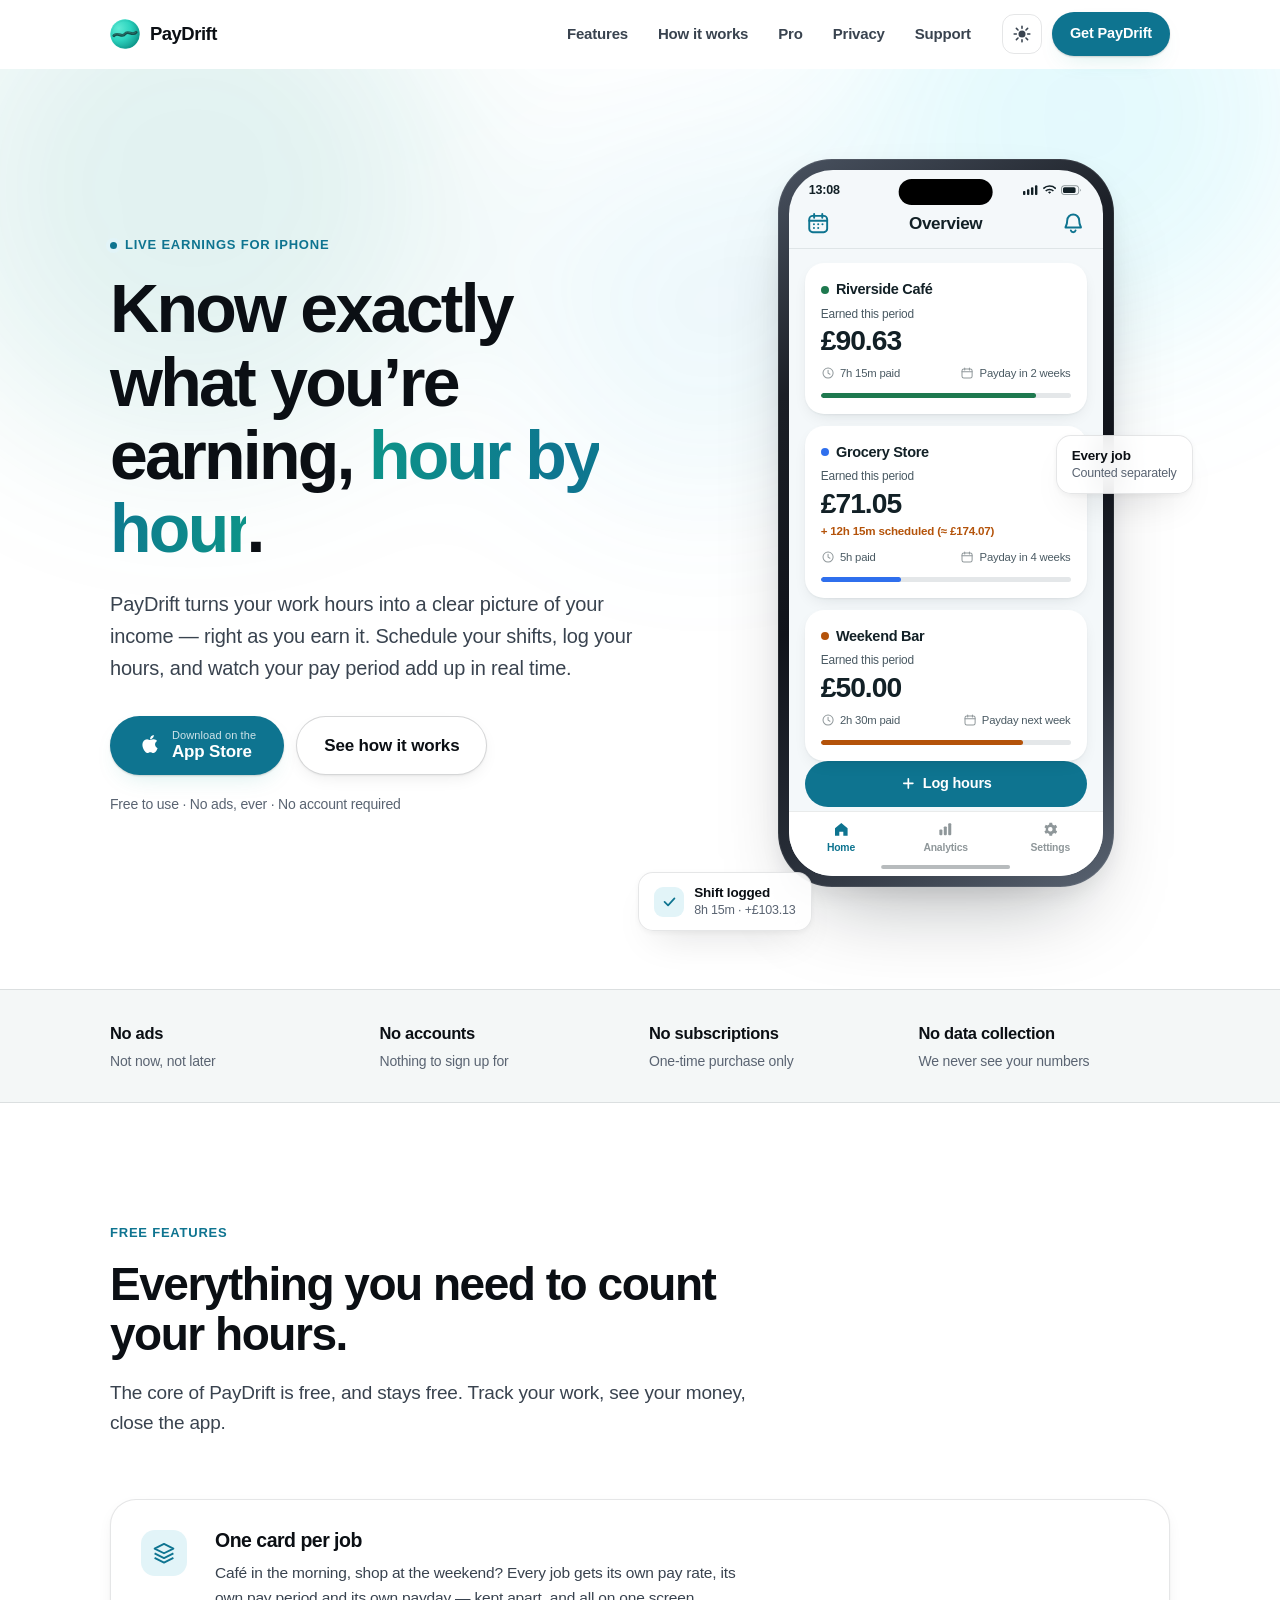
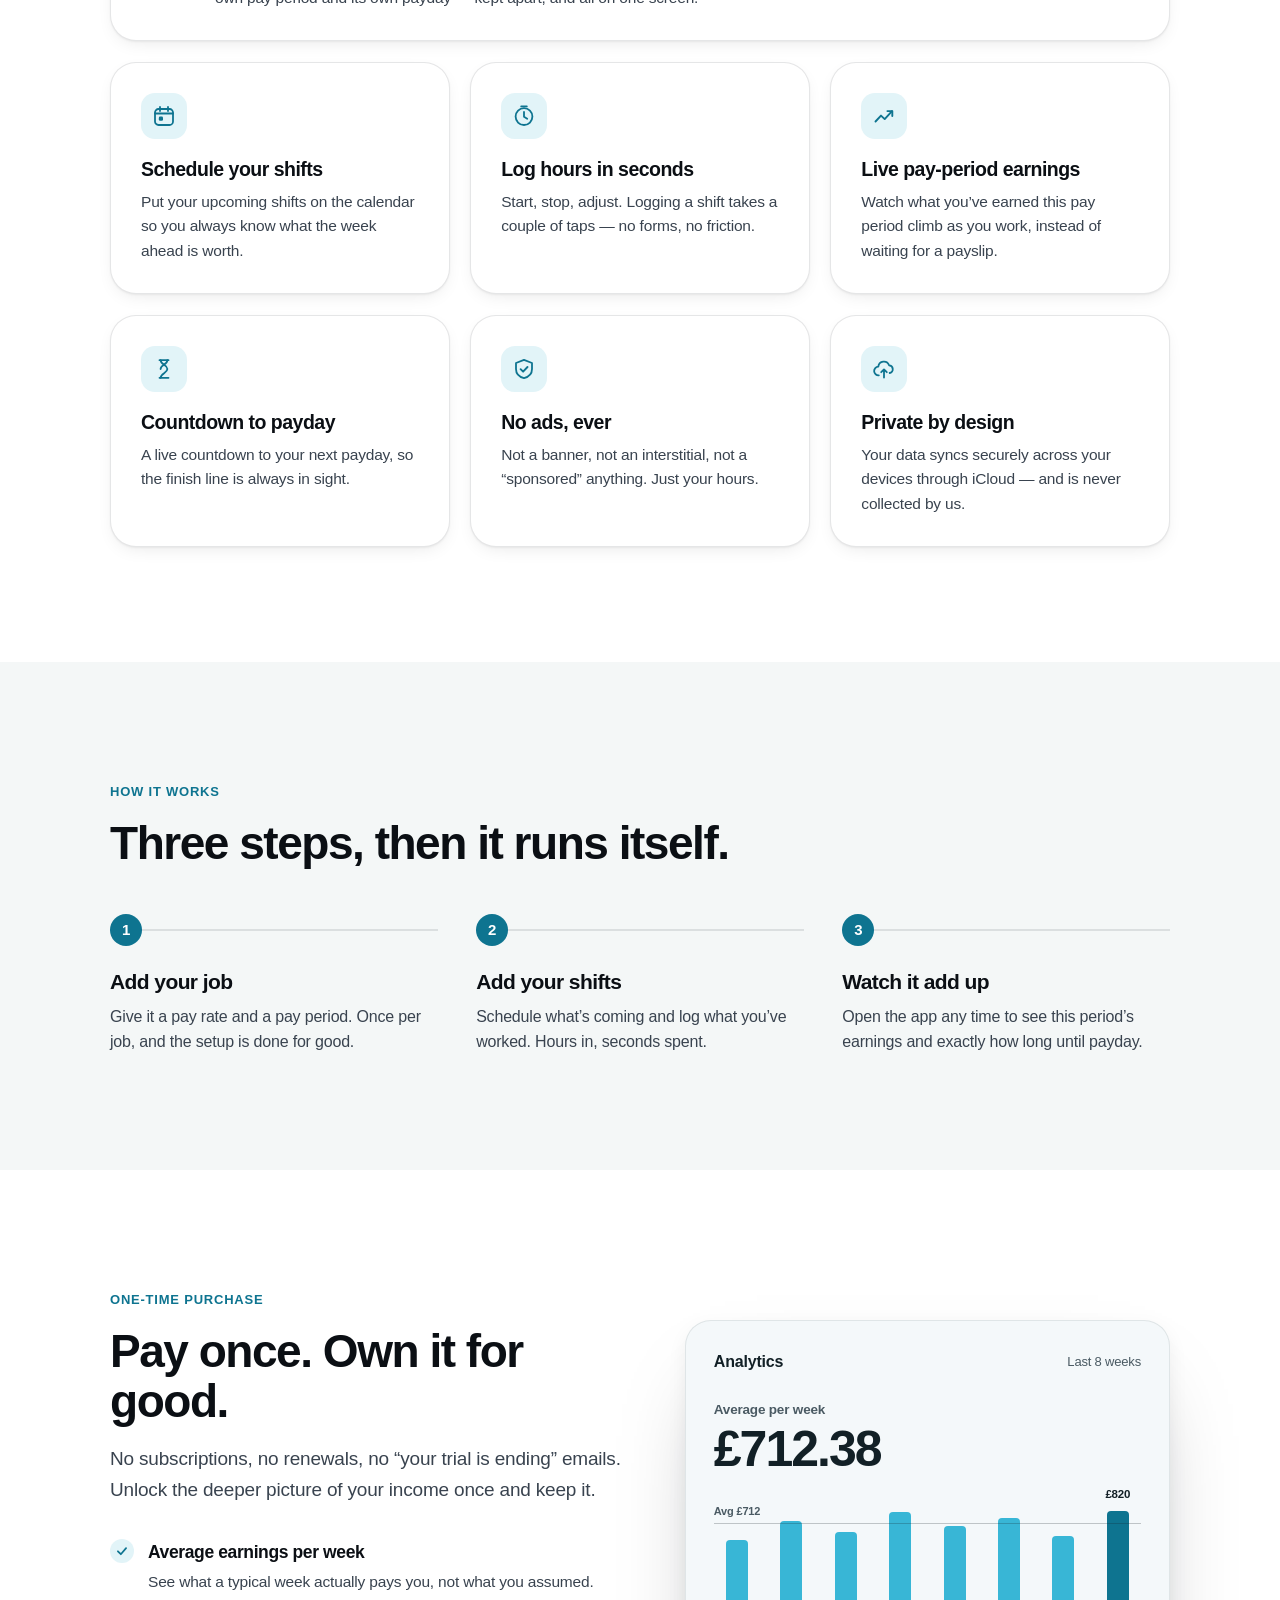
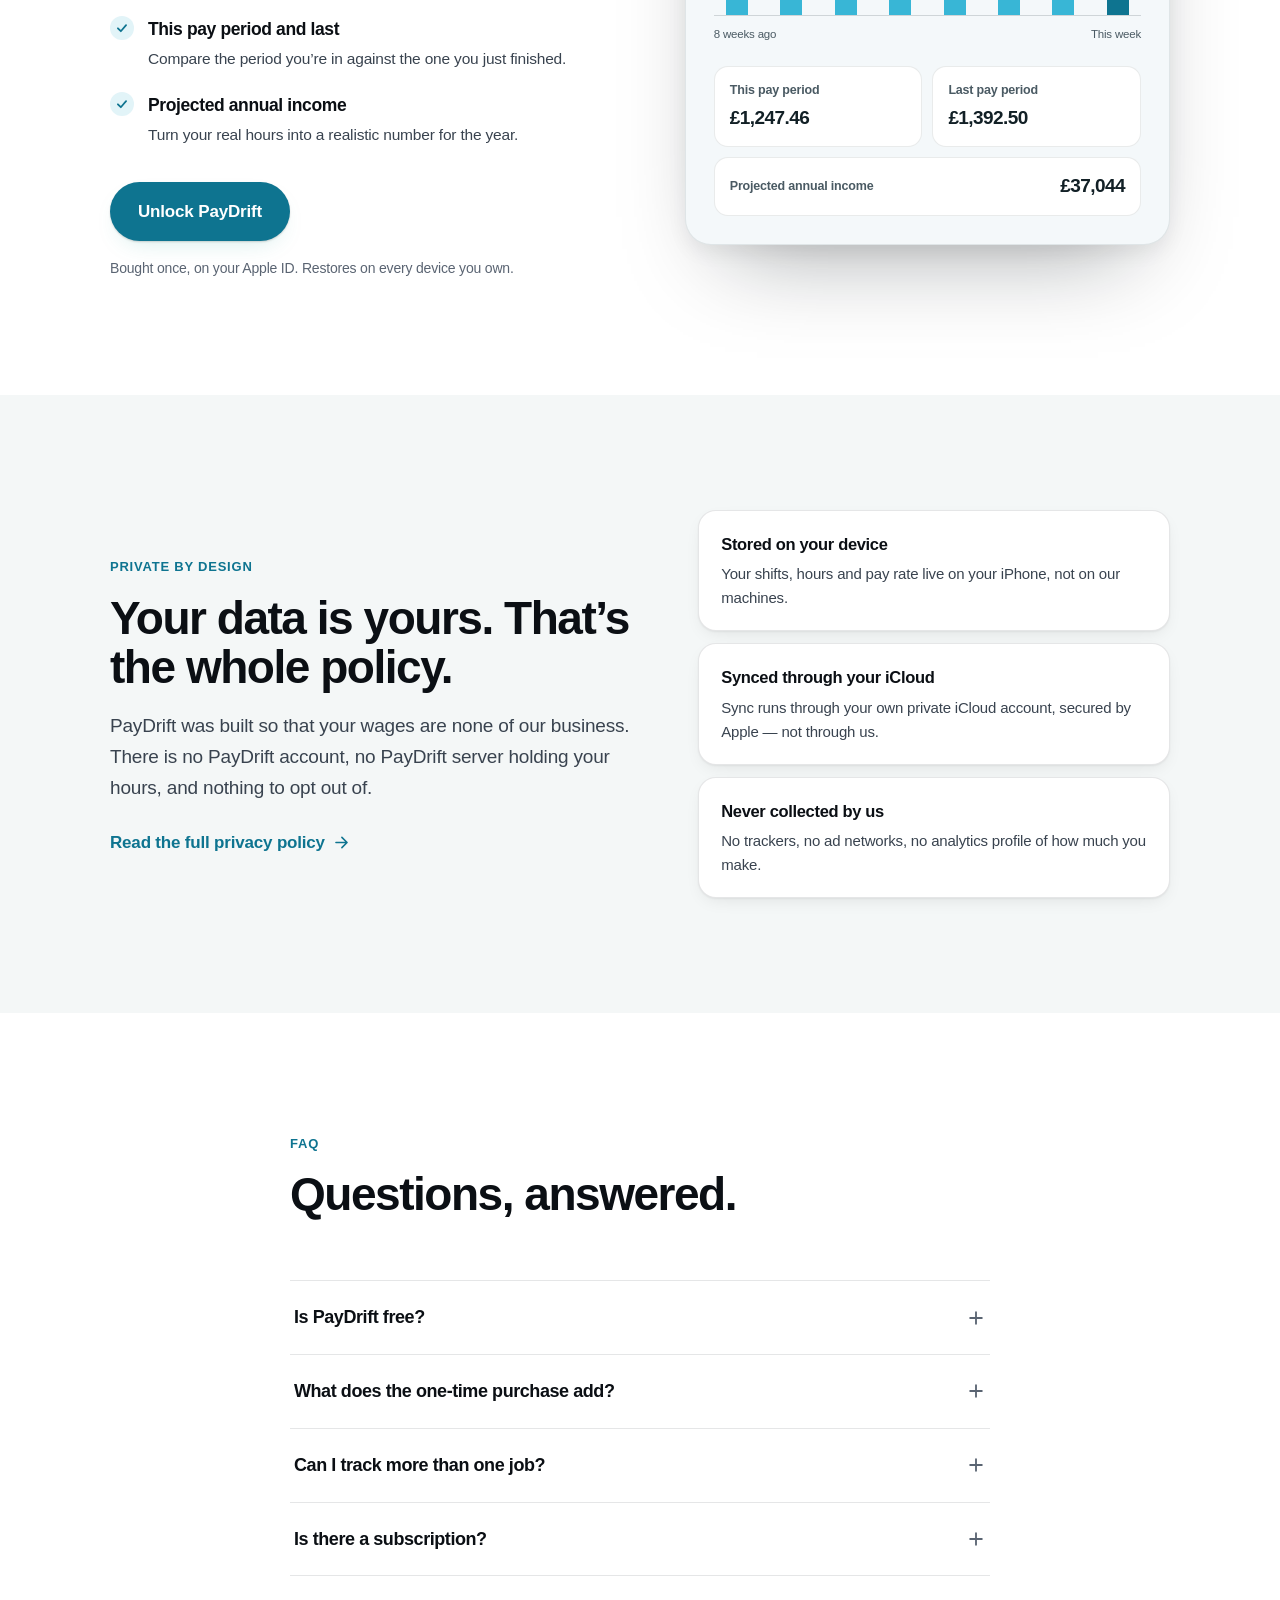
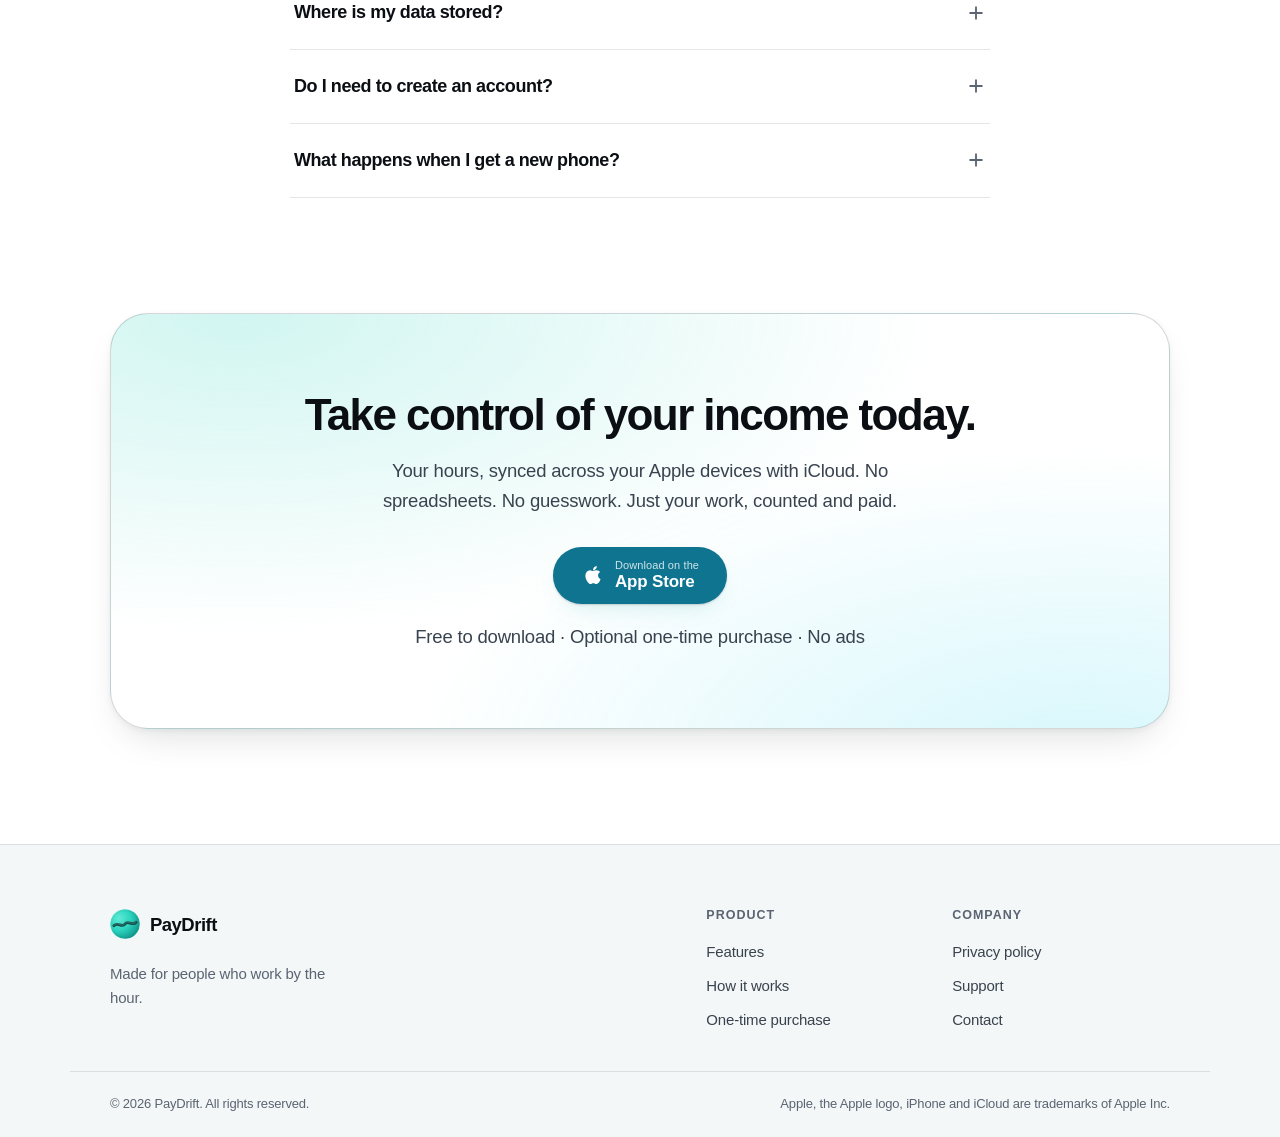
==== commit c6bfd19f: "Update Correction to logo and app design" ====
--- a/index.html
+++ b/index.html
@@ -53,11 +53,7 @@
 <header class="site-header" id="siteHeader">
   <div class="container site-header__inner">
     <a class="brand" href="index.html" aria-label="PayDrift home">
-      <svg class="brand__mark" viewBox="3 0.5 28.5 28.5" aria-hidden="true" focusable="false">
-        <path d="M19.76 5.66A11 11 0 1 0 26.34 12.24" fill="none" stroke="currentColor" stroke-width="2.6" stroke-linecap="round"/>
-        <path d="M12 20 25 7" fill="none" stroke="currentColor" stroke-width="2.6" stroke-linecap="round"/>
-        <circle cx="28.4" cy="3.6" r="2.5" fill="currentColor"/>
-      </svg>
+      <img class="brand__mark" src="assets/img/logo.svg" alt="" width="30" height="30">
       <span class="brand__name">PayDrift</span>
     </a>
 
@@ -118,11 +114,11 @@
       </div>
 
       <div class="hero__art">
-        <div class="device" role="img" aria-label="The PayDrift app screen: live earnings for the current pay period, ticking up while you are clocked in, above a pay-period progress bar, a live countdown to payday, and a list of recently logged shifts.">
+        <div class="device" role="img" aria-label="The PayDrift Overview screen, with one card per job: Riverside Café showing £90.63 earned this period, 7 hours 15 minutes paid and payday in 2 weeks; Grocery Store showing £71.05 with a further 12 hours 15 minutes scheduled, worth about £174.07; and Weekend Bar showing £50.00. Below them sit a Log hours button and the Home, Analytics and Settings tabs.">
           <div class="device__frame">
             <div class="device__screen">
               <div class="statusbar">
-                <span class="statusbar__time">9:41</span>
+                <span class="statusbar__time">13:08</span>
                 <span class="statusbar__icons">
                   <svg viewBox="0 0 18 12" aria-hidden="true"><rect x="0" y="7" width="3" height="5" rx="1"/><rect x="5" y="5" width="3" height="7" rx="1"/><rect x="10" y="2.5" width="3" height="9.5" rx="1"/><rect x="15" y="0" width="3" height="12" rx="1"/></svg>
                   <svg viewBox="0 0 16 12" aria-hidden="true"><path d="M8 10.4 6.1 8.5a2.7 2.7 0 0 1 3.8 0Zm0-4.2a5.7 5.7 0 0 0-4 1.6L2.6 6.4a7.7 7.7 0 0 1 10.8 0L12 7.8a5.7 5.7 0 0 0-4-1.6Zm0-4.2a9.7 9.7 0 0 0-6.9 2.8L-.3 3.4a11.7 11.7 0 0 1 16.6 0l-1.4 1.4A9.7 9.7 0 0 0 8 2Z"/></svg>
@@ -130,74 +126,87 @@
                 </span>
               </div>
 
-              <div class="app">
-                <div class="app__topline">
-                  <div>
-                    <p class="app__label">This pay period</p>
-                    <p class="app__range">Aug 1 &ndash; Aug 15</p>
-                  </div>
-                  <span class="pill pill--live"><span class="pill__dot"></span>Clocked in</span>
-                </div>
-
-                <p class="earnings" id="earnings">
-                  <span class="earnings__cur">$</span><span class="earnings__whole" id="earningsWhole">1,247</span><span class="earnings__cents">.<span id="earningsCents">46</span></span>
-                </p>
-                <p class="earnings__sub">$24.50 / hr &middot; 50h 55m logged</p>
-
-                <div class="progress">
-                  <div class="progress__head">
-                    <span>Pay period progress</span>
-                    <span id="periodPct">64%</span>
-                  </div>
-                  <div class="progress__track"><div class="progress__fill" id="periodFill" style="width:64%"></div></div>
-                </div>
-
-                <div class="countdown">
-                  <p class="countdown__label">Payday in</p>
-                  <p class="countdown__value" id="countdown">
-                    <span class="cd"><b id="cdD">04</b><i>d</i></span><span class="cd"><b id="cdH">11</b><i>h</i></span><span class="cd"><b id="cdM">26</b><i>m</i></span><span class="cd"><b id="cdS">09</b><i>s</i></span>
+              <div class="appbar">
+                <svg viewBox="0 0 24 24" aria-hidden="true"><rect x="3.2" y="4.8" width="17.6" height="16" rx="3.4" fill="none" stroke="currentColor" stroke-width="1.9"/><path d="M3.2 9.6h17.6M8 3v3.6M16 3v3.6" fill="none" stroke="currentColor" stroke-width="1.9" stroke-linecap="round"/><g fill="currentColor"><circle cx="7.8" cy="13" r="1"/><circle cx="12" cy="13" r="1"/><circle cx="16.2" cy="13" r="1"/><circle cx="7.8" cy="16.8" r="1"/><circle cx="12" cy="16.8" r="1"/></g></svg>
+                <span class="appbar__title">Overview</span>
+                <svg class="appbar__end" viewBox="0 0 24 24" aria-hidden="true"><path d="M12 3.4a5.9 5.9 0 0 0-5.9 5.9c0 4.6-1.7 5.5-1.7 6.9h15.2c0-1.4-1.7-2.3-1.7-6.9A5.9 5.9 0 0 0 12 3.4Z" fill="none" stroke="currentColor" stroke-width="1.9" stroke-linejoin="round"/><path d="M9.7 19.2a2.4 2.4 0 0 0 4.6 0" fill="none" stroke="currentColor" stroke-width="1.9" stroke-linecap="round"/></svg>
+              </div>
+
+              <div class="feed">
+                <article class="job job--green">
+                  <p class="job__name"><span class="job__dot"></span>Riverside Café</p>
+                  <p class="job__label">Earned this period</p>
+                  <p class="job__amount">£<span id="jobAmount">90.63</span></p>
+                  <p class="job__meta">
+                    <span>
+                      <svg viewBox="0 0 24 24" aria-hidden="true"><circle cx="12" cy="12" r="8.6" fill="none" stroke="currentColor" stroke-width="1.7"/><path d="M12 7.2V12l3.2 2" fill="none" stroke="currentColor" stroke-width="1.7" stroke-linecap="round" stroke-linejoin="round"/></svg>
+                      <span><span id="jobHours">7h 15m</span> paid</span>
+                    </span>
+                    <span>
+                      <svg viewBox="0 0 24 24" aria-hidden="true"><rect x="3.4" y="5" width="17.2" height="15.6" rx="3.2" fill="none" stroke="currentColor" stroke-width="1.7"/><path d="M3.4 9.6h17.2M8 3.2v3.4M16 3.2v3.4" fill="none" stroke="currentColor" stroke-width="1.7" stroke-linecap="round"/></svg>
+                      Payday in 2 weeks
+                    </span>
                   </p>
-                </div>
-
-                <p class="shifts__head">Recent shifts</p>
-                <ul class="shifts">
-                  <li class="shifts__row">
-                    <span class="shifts__day"><b>Thu</b>Aug 6</span>
-                    <span class="shifts__time">08:00 &ndash; 16:30</span>
-                    <span class="shifts__pay">$208.25</span>
-                  </li>
-                  <li class="shifts__row">
-                    <span class="shifts__day"><b>Wed</b>Aug 5</span>
-                    <span class="shifts__time">09:00 &ndash; 15:00</span>
-                    <span class="shifts__pay">$147.00</span>
-                  </li>
-                  <li class="shifts__row">
-                    <span class="shifts__day"><b>Tue</b>Aug 4</span>
-                    <span class="shifts__time">08:00 &ndash; 17:00</span>
-                    <span class="shifts__pay">$220.50</span>
-                  </li>
-                  <li class="shifts__row">
-                    <span class="shifts__day"><b>Mon</b>Aug 3</span>
-                    <span class="shifts__time">12:00 &ndash; 20:00</span>
-                    <span class="shifts__pay">$196.00</span>
-                  </li>
-                  <li class="shifts__row">
-                    <span class="shifts__day"><b>Fri</b>Jul 31</span>
-                    <span class="shifts__time">08:00 &ndash; 15:30</span>
-                    <span class="shifts__pay">$183.75</span>
-                  </li>
-                  <li class="shifts__row">
-                    <span class="shifts__day"><b>Thu</b>Jul 30</span>
-                    <span class="shifts__time">07:00 &ndash; 15:00</span>
-                    <span class="shifts__pay">$196.00</span>
-                  </li>
-                  <li class="shifts__row">
-                    <span class="shifts__day"><b>Wed</b>Jul 29</span>
-                    <span class="shifts__time">09:00 &ndash; 16:00</span>
-                    <span class="shifts__pay">$171.50</span>
-                  </li>
-                </ul>
+                  <span class="job__bar"><i style="width:86%"></i></span>
+                </article>
+
+                <article class="job job--blue">
+                  <p class="job__name"><span class="job__dot"></span>Grocery Store</p>
+                  <p class="job__label">Earned this period</p>
+                  <p class="job__amount">£71.05</p>
+                  <p class="job__sched">+ 12h 15m scheduled (&asymp; £174.07)</p>
+                  <p class="job__meta">
+                    <span>
+                      <svg viewBox="0 0 24 24" aria-hidden="true"><circle cx="12" cy="12" r="8.6" fill="none" stroke="currentColor" stroke-width="1.7"/><path d="M12 7.2V12l3.2 2" fill="none" stroke="currentColor" stroke-width="1.7" stroke-linecap="round" stroke-linejoin="round"/></svg>
+                      5h paid
+                    </span>
+                    <span>
+                      <svg viewBox="0 0 24 24" aria-hidden="true"><rect x="3.4" y="5" width="17.2" height="15.6" rx="3.2" fill="none" stroke="currentColor" stroke-width="1.7"/><path d="M3.4 9.6h17.2M8 3.2v3.4M16 3.2v3.4" fill="none" stroke="currentColor" stroke-width="1.7" stroke-linecap="round"/></svg>
+                      Payday in 4 weeks
+                    </span>
+                  </p>
+                  <span class="job__bar"><i style="width:32%"></i></span>
+                </article>
+
+                <article class="job job--orange">
+                  <p class="job__name"><span class="job__dot"></span>Weekend Bar</p>
+                  <p class="job__label">Earned this period</p>
+                  <p class="job__amount">£50.00</p>
+                  <p class="job__meta">
+                    <span>
+                      <svg viewBox="0 0 24 24" aria-hidden="true"><circle cx="12" cy="12" r="8.6" fill="none" stroke="currentColor" stroke-width="1.7"/><path d="M12 7.2V12l3.2 2" fill="none" stroke="currentColor" stroke-width="1.7" stroke-linecap="round" stroke-linejoin="round"/></svg>
+                      2h 30m paid
+                    </span>
+                    <span>
+                      <svg viewBox="0 0 24 24" aria-hidden="true"><rect x="3.4" y="5" width="17.2" height="15.6" rx="3.2" fill="none" stroke="currentColor" stroke-width="1.7"/><path d="M3.4 9.6h17.2M8 3.2v3.4M16 3.2v3.4" fill="none" stroke="currentColor" stroke-width="1.7" stroke-linecap="round"/></svg>
+                      Payday next week
+                    </span>
+                  </p>
+                  <span class="job__bar"><i style="width:81%"></i></span>
+                </article>
               </div>
+
+              <div class="applog">
+                <span>
+                  <svg viewBox="0 0 24 24" aria-hidden="true"><path d="M12 5.4v13.2M5.4 12h13.2" fill="none" stroke="currentColor" stroke-width="2.4" stroke-linecap="round"/></svg>
+                  Log hours
+                </span>
+              </div>
+
+              <nav class="tabbar">
+                <span class="is-on">
+                  <svg viewBox="0 0 24 24" aria-hidden="true"><path d="M12 2.8 2.9 10.3v10.9h6.2v-5.6h5.8v5.6h6.2V10.3Z" fill="currentColor"/></svg>
+                  Home
+                </span>
+                <span>
+                  <svg viewBox="0 0 24 24" aria-hidden="true"><g fill="currentColor"><rect x="3.4" y="12.4" width="4.4" height="8.2" rx="1.4"/><rect x="9.8" y="7.8" width="4.4" height="12.8" rx="1.4"/><rect x="16.2" y="3.4" width="4.4" height="17.2" rx="1.4"/></g></svg>
+                  Analytics
+                </span>
+                <span>
+                  <svg viewBox="0 0 24 24" aria-hidden="true"><path d="M20 12a8 8 0 0 0-.13-1.4l2.06-1.6-2-3.46-2.44 1a8 8 0 0 0-2.42-1.4L14.7 2.6h-4l-.37 2.54a8 8 0 0 0-2.42 1.4l-2.44-1-2 3.46 2.06 1.6a8 8 0 0 0 0 2.8l-2.06 1.6 2 3.46 2.44-1a8 8 0 0 0 2.42 1.4l.37 2.54h4l.37-2.54a8 8 0 0 0 2.42-1.4l2.44 1 2-3.46-2.06-1.6c.09-.46.13-.93.13-1.4Zm-8 3.3A3.3 3.3 0 1 1 15.3 12 3.3 3.3 0 0 1 12 15.3Z" fill="currentColor"/></svg>
+                  Settings
+                </span>
+              </nav>
             </div>
           </div>
 
@@ -205,10 +214,10 @@
             <span class="float__icon">
               <svg viewBox="0 0 24 24"><path d="M5 12.5 10 17.5 19 7.5" fill="none" stroke="currentColor" stroke-width="2.4" stroke-linecap="round" stroke-linejoin="round"/></svg>
             </span>
-            <span class="float__text"><b>Shift logged</b>8h 30m &middot; +$208.25</span>
+            <span class="float__text"><b>Shift logged</b>8h 15m &middot; +£103.13</span>
           </div>
           <div class="float float--b" aria-hidden="true">
-            <span class="float__text"><b>Next payday</b><span id="floatPayday">Friday, Aug 14</span></span>
+            <span class="float__text"><b>Every job</b>Counted separately</span>
           </div>
         </div>
       </div>
@@ -235,6 +244,17 @@
       </header>
 
       <div class="cards">
+        <article class="card card--wide reveal">
+          <span class="card__icon">
+            <svg viewBox="0 0 24 24" aria-hidden="true"><path d="M12 2.9 21.4 7.6 12 12.3 2.6 7.6Z" fill="none" stroke="currentColor" stroke-width="1.8" stroke-linejoin="round"/><path d="M2.6 12.4 12 17.1l9.4-4.7M2.6 16.9 12 21.6l9.4-4.7" fill="none" stroke="currentColor" stroke-width="1.8" stroke-linejoin="round"/></svg>
+          </span>
+          <div>
+            <h3>One card per job</h3>
+            <p>Café in the morning, shop at the weekend? Every job gets its own pay rate, its own pay period and its
+            own payday &mdash; kept apart, and all on one screen.</p>
+          </div>
+        </article>
+
         <article class="card reveal">
           <span class="card__icon">
             <svg viewBox="0 0 24 24" aria-hidden="true"><rect x="3" y="5" width="18" height="16" rx="3.5" fill="none" stroke="currentColor" stroke-width="1.8"/><path d="M3 9.5h18M8 3v4M16 3v4" fill="none" stroke="currentColor" stroke-width="1.8" stroke-linecap="round"/><rect x="6.8" y="12.6" width="4.2" height="4.2" rx="1.3" fill="currentColor"/></svg>
@@ -297,8 +317,8 @@
       <ol class="steps">
         <li class="step reveal">
           <span class="step__num">1</span>
-          <h3>Set up your pay</h3>
-          <p>Tell PayDrift your pay rate and when your pay period starts and ends. You only do this once.</p>
+          <h3>Add your job</h3>
+          <p>Give it a pay rate and a pay period. Once per job, and the setup is done for good.</p>
         </li>
         <li class="step reveal">
           <span class="step__num">2</span>
@@ -345,29 +365,29 @@
       </div>
 
       <div class="pro__art reveal">
-        <div class="panel" role="img" aria-label="PayDrift insights screen: average earnings of $712.38 per week; a bar chart of the last eight weeks reading $588, $742, $655, $810, $699, $764, $621 and $820 for the current week, with an average line at $712; earnings of $1,247.46 this pay period against $1,392.50 last pay period; and a projected annual income of $37,044.">
+        <div class="panel" role="img" aria-label="PayDrift insights screen: average earnings of £712.38 per week; a bar chart of the last eight weeks reading £588, £742, £655, £810, £699, £764, £621 and £820 for the current week, with an average line at £712; earnings of £1,247.46 this pay period against £1,392.50 last pay period; and a projected annual income of £37,044.">
           <div class="panel__head">
-            <span class="panel__title">Insights</span>
+            <span class="panel__title">Analytics</span>
             <span class="panel__meta">Last 8 weeks</span>
           </div>
 
           <p class="panel__label">Average per week</p>
-          <p class="panel__hero">$712.38</p>
+          <p class="panel__hero">£712.38</p>
 
           <!-- Single series, magnitude over time: bars, one hue.
                Current week in the accent, prior weeks in the de-emphasis step of the same ramp.
                Only the current week is direct-labelled; the rest sit behind the hover value. -->
           <figure class="chart">
             <div class="chart__plot">
-              <div class="chart__avg" style="bottom:79.2%"><span>Avg $712</span></div>
-              <div class="bar" style="--h:65.3%"><span class="bar__fill"></span><span class="bar__tip">$588</span></div>
-              <div class="bar" style="--h:82.4%"><span class="bar__fill"></span><span class="bar__tip">$742</span></div>
-              <div class="bar" style="--h:72.8%"><span class="bar__fill"></span><span class="bar__tip">$655</span></div>
-              <div class="bar" style="--h:90.0%"><span class="bar__fill"></span><span class="bar__tip">$810</span></div>
-              <div class="bar" style="--h:77.7%"><span class="bar__fill"></span><span class="bar__tip">$699</span></div>
-              <div class="bar" style="--h:84.9%"><span class="bar__fill"></span><span class="bar__tip">$764</span></div>
-              <div class="bar" style="--h:69.0%"><span class="bar__fill"></span><span class="bar__tip">$621</span></div>
-              <div class="bar bar--current" style="--h:91.1%"><span class="bar__fill"></span><span class="bar__tip">$820</span><span class="bar__label">$820</span></div>
+              <div class="chart__avg" style="bottom:79.2%"><span>Avg £712</span></div>
+              <div class="bar" style="--h:65.3%"><span class="bar__fill"></span><span class="bar__tip">£588</span></div>
+              <div class="bar" style="--h:82.4%"><span class="bar__fill"></span><span class="bar__tip">£742</span></div>
+              <div class="bar" style="--h:72.8%"><span class="bar__fill"></span><span class="bar__tip">£655</span></div>
+              <div class="bar" style="--h:90.0%"><span class="bar__fill"></span><span class="bar__tip">£810</span></div>
+              <div class="bar" style="--h:77.7%"><span class="bar__fill"></span><span class="bar__tip">£699</span></div>
+              <div class="bar" style="--h:84.9%"><span class="bar__fill"></span><span class="bar__tip">£764</span></div>
+              <div class="bar" style="--h:69.0%"><span class="bar__fill"></span><span class="bar__tip">£621</span></div>
+              <div class="bar bar--current" style="--h:91.1%"><span class="bar__fill"></span><span class="bar__tip">£820</span><span class="bar__label">£820</span></div>
             </div>
             <figcaption class="chart__axis"><span>8 weeks ago</span><span>This week</span></figcaption>
           </figure>
@@ -375,15 +395,15 @@
           <div class="tiles">
             <div class="tile">
               <span class="tile__label">This pay period</span>
-              <span class="tile__value">$1,247.46</span>
+              <span class="tile__value">£1,247.46</span>
             </div>
             <div class="tile">
               <span class="tile__label">Last pay period</span>
-              <span class="tile__value">$1,392.50</span>
+              <span class="tile__value">£1,392.50</span>
             </div>
             <div class="tile tile--wide">
               <span class="tile__label">Projected annual income</span>
-              <span class="tile__value">$37,044</span>
+              <span class="tile__value">£37,044</span>
             </div>
           </div>
         </div>
@@ -441,6 +461,10 @@
         <details class="faq__item">
           <summary>What does the one-time purchase add?</summary>
           <div class="faq__body"><p>Average earnings per week, a side-by-side look at this pay period and the last one, and a projected annual income based on what you actually work.</p></div>
+        </details>
+        <details class="faq__item">
+          <summary>Can I track more than one job?</summary>
+          <div class="faq__body"><p>Yes. Add as many jobs as you work. Each one keeps its own pay rate, pay period and payday, and gets its own card on the Overview screen &mdash; so nothing gets mixed together.</p></div>
         </details>
         <details class="faq__item">
           <summary>Is there a subscription?</summary>
@@ -487,11 +511,7 @@
   <div class="container site-footer__inner">
     <div class="site-footer__brand">
       <a class="brand" href="index.html" aria-label="PayDrift home">
-        <svg class="brand__mark" viewBox="3 0.5 28.5 28.5" aria-hidden="true" focusable="false">
-          <path d="M19.76 5.66A11 11 0 1 0 26.34 12.24" fill="none" stroke="currentColor" stroke-width="2.6" stroke-linecap="round"/>
-          <path d="M12 20 25 7" fill="none" stroke="currentColor" stroke-width="2.6" stroke-linecap="round"/>
-          <circle cx="28.4" cy="3.6" r="2.5" fill="currentColor"/>
-        </svg>
+        <img class="brand__mark" src="assets/img/logo.svg" alt="" width="30" height="30">
         <span class="brand__name">PayDrift</span>
       </a>
       <p>Made for people who work by the hour.</p>
--- a/assets/css/style.css
+++ b/assets/css/style.css
@@ -22,25 +22,31 @@
   --ink-2: #39434f;
   --ink-3: #5a6472;
 
-  --accent:      #07734f;   /* 5.9:1 on white — safe for text and fills   */
-  --accent-2:    #0a8f63;   /* decorative / gradient partner              */
-  --accent-soft: #e6f8f0;
+  --accent:      #0e7490;   /* the app's own accent — 5.4:1 on white      */
+  --accent-2:    #0d9488;   /* the coin's teal, for gradients             */
+  --accent-soft: #e2f4f8;
   --on-accent:   #ffffff;
-  --glow:        rgba(10, 143, 99, .22);
+  --glow:        rgba(13, 148, 136, .22);
 
   --shadow-sm: 0 1px 2px rgba(9, 16, 22, .05), 0 6px 18px -6px rgba(9, 16, 22, .10);
   --shadow-md: 0 2px 6px rgba(9, 16, 22, .05), 0 18px 40px -18px rgba(9, 16, 22, .18);
   --shadow-lg: 0 8px 20px rgba(9, 16, 22, .06), 0 44px 90px -40px rgba(9, 16, 22, .38);
 
-  /* The app screen is a screenshot: it keeps its own dark palette in both themes. */
-  --scr-bg:      #0e1116;
-  --scr-card:    #171b22;
-  --scr-ink:     #f4f7fa;
-  --scr-ink-2:   #9aa4b2;
-  --scr-line:    rgba(255, 255, 255, .09);
-  --scr-accent:  #2bd48f;
-  --chart-mark:  #12a877;   /* validated data mark on #0e1116 */
-  --chart-dim:   #2a5f4e;   /* validated de-emphasis step, same hue */
+  /* The app screen is a screenshot of the real app: it keeps its own palette,
+     sampled from the shipping build, in both site themes. */
+  --scr-bg:      #f4f8fa;
+  --scr-card:    #ffffff;
+  --scr-ink:     #122026;
+  --scr-ink-2:   #4a5a63;
+  --scr-ink-3:   #8f979a;
+  --scr-line:    rgba(18, 32, 38, .09);
+  --scr-track:   #e4e7e9;
+  --scr-accent:  #0e7490;
+  --job-green:   #1e794f;
+  --job-blue:    #2f6fed;
+  --job-orange:  #b4530a;
+  --chart-mark:  #0e7490;   /* validated data mark on #ffffff */
+  --chart-dim:   #38b6d6;   /* validated de-emphasis step, same hue */
 
   --radius-sm: 12px;
   --radius:    18px;
@@ -69,11 +75,11 @@
     --ink-2: #c1c9d4;
     --ink-3: #8d97a6;
 
-    --accent:      #2bd48f;   /* 10.2:1 on the dark plane */
-    --accent-2:    #2bd48f;
-    --accent-soft: rgba(43, 212, 143, .12);
-    --on-accent:   #04140e;
-    --glow:        rgba(43, 212, 143, .26);
+    --accent:      #2dd4bf;   /* 10.7:1 on the dark plane */
+    --accent-2:    #5eead4;
+    --accent-soft: rgba(45, 212, 191, .13);
+    --on-accent:   #042f2e;
+    --glow:        rgba(45, 212, 191, .26);
 
     --shadow-sm: 0 1px 2px rgba(0, 0, 0, .5);
     --shadow-md: 0 2px 8px rgba(0, 0, 0, .45), 0 20px 44px -20px rgba(0, 0, 0, .8);
@@ -95,11 +101,11 @@
   --ink-2: #c1c9d4;
   --ink-3: #8d97a6;
 
-  --accent:      #2bd48f;
-  --accent-2:    #2bd48f;
-  --accent-soft: rgba(43, 212, 143, .12);
-  --on-accent:   #04140e;
-  --glow:        rgba(43, 212, 143, .26);
+  --accent:      #2dd4bf;
+  --accent-2:    #5eead4;
+  --accent-soft: rgba(45, 212, 191, .13);
+  --on-accent:   #042f2e;
+  --glow:        rgba(45, 212, 191, .26);
 
   --shadow-sm: 0 1px 2px rgba(0, 0, 0, .5);
   --shadow-md: 0 2px 8px rgba(0, 0, 0, .45), 0 20px 44px -20px rgba(0, 0, 0, .8);
@@ -191,12 +197,12 @@
 :root:not([data-theme="light"]) .grad { }
 @media (prefers-color-scheme: dark) {
   :root:not([data-theme="light"]) .grad {
-    background: linear-gradient(96deg, #7ff0c4, #2bd48f 50%, #35c9d8);
+    background: linear-gradient(96deg, #99f6e4, #2dd4bf 50%, #22d3ee);
     -webkit-background-clip: text; background-clip: text;
   }
 }
 :root[data-theme="dark"] .grad {
-  background: linear-gradient(96deg, #7ff0c4, #2bd48f 50%, #35c9d8);
+  background: linear-gradient(96deg, #99f6e4, #2dd4bf 50%, #22d3ee);
   -webkit-background-clip: text; background-clip: text;
 }
 
@@ -239,17 +245,6 @@
 }
 .link-arrow svg { width: 19px; height: 19px; transition: transform .2s ease; }
 .link-arrow:hover svg { transform: translateX(3px); }
-
-.pill {
-  display: inline-flex; align-items: center; gap: .5em;
-  padding: .32em .7em; border-radius: 999px;
-  font-size: .72em; font-weight: 600;
-}
-.pill--live { background: rgba(43, 212, 143, .13); color: var(--scr-accent); }
-.pill__dot {
-  width: .45em; height: .45em; border-radius: 50%; background: currentColor;
-  animation: pulse 1.8s ease-in-out infinite;
-}
 
 .icon-btn {
   display: inline-grid; place-items: center;
@@ -291,7 +286,7 @@
   color: var(--ink); font-weight: 700; font-size: 18.5px; letter-spacing: -0.028em;
 }
 .brand:hover { text-decoration: none; }
-.brand__mark { width: 27px; height: 27px; color: var(--accent); flex: none; }
+.brand__mark { width: 30px; height: 30px; flex: none; }
 
 .site-nav { display: flex; align-items: center; gap: 4px; margin-left: auto; }
 .site-nav a {
@@ -328,8 +323,8 @@
 .aurora { position: absolute; inset: -20% -10% auto; height: 720px; z-index: -1; pointer-events: none; filter: blur(90px); opacity: .55; }
 .aurora span { position: absolute; border-radius: 50%; display: block; }
 .aurora span:nth-child(1) { width: 520px; height: 520px; left: 4%;  top: 6%;  background: var(--glow); animation: drift 22s ease-in-out infinite; }
-.aurora span:nth-child(2) { width: 460px; height: 460px; right: 6%; top: 0;   background: rgba(53, 201, 216, .22); animation: drift 27s ease-in-out infinite reverse; }
-.aurora span:nth-child(3) { width: 380px; height: 380px; left: 42%; top: 32%; background: rgba(112, 130, 255, .16); animation: drift 33s ease-in-out infinite; }
+.aurora span:nth-child(2) { width: 460px; height: 460px; right: 6%; top: 0;   background: rgba(34, 211, 238, .22); animation: drift 27s ease-in-out infinite reverse; }
+.aurora span:nth-child(3) { width: 380px; height: 380px; left: 42%; top: 32%; background: rgba(56, 182, 214, .16); animation: drift 33s ease-in-out infinite; }
 @media (prefers-color-scheme: dark) { :root:not([data-theme="light"]) .aurora { opacity: .5; } }
 :root[data-theme="dark"] .aurora { opacity: .5; }
 @keyframes drift {
@@ -372,13 +367,13 @@
   width: 6.2em; height: 1.75em; border-radius: 999px; background: #000; z-index: 3;
 }
 .device__screen::after {                  /* home indicator */
-  content: ""; position: absolute; bottom: .5em; left: 50%; transform: translateX(-50%);
-  width: 8.5em; height: .3em; border-radius: 999px; background: rgba(255, 255, 255, .3);
+  content: ""; position: absolute; bottom: .45em; left: 50%; transform: translateX(-50%);
+  width: 8.5em; height: .3em; border-radius: 999px; background: rgba(18, 32, 38, .3); z-index: 4;
 }
 
 .statusbar {
   display: flex; align-items: center; justify-content: space-between;
-  padding: .75em 1.55em .1em; font-size: .82em; font-weight: 650;
+  padding: .8em 1.6em .15em; font-size: .82em; font-weight: 650;
 }
 .statusbar__icons { display: flex; align-items: center; gap: .42em; color: var(--scr-ink); }
 .statusbar__icons svg { height: .82em; width: auto; fill: currentColor; }
@@ -386,63 +381,78 @@
 .statusbar__icons svg:nth-child(2) { width: 1.05em; }
 .statusbar__icons svg:nth-child(3) { width: 1.7em; }
 
-.app { position: relative; flex: 1; padding: 1.9em 1.35em 1.6em; display: flex; flex-direction: column; gap: 1em; }
-.app::after {                             /* the list runs off the bottom, as a scrolling list does */
-  content: ""; position: absolute; inset: auto 0 0; height: 3.4em; pointer-events: none;
-  background: linear-gradient(to top, var(--scr-bg) 22%, transparent);
-}
-.app__topline { display: flex; align-items: flex-start; justify-content: space-between; gap: .6em; }
-.app__label { font-size: .8em; font-weight: 600; color: var(--scr-ink-2); }
-.app__range { font-size: .92em; font-weight: 650; margin-top: .12em; }
-
-.earnings {
-  margin-top: -.15em;
-  font-size: 2.62em; font-weight: 700; letter-spacing: -0.04em; line-height: 1;
-}
-.earnings__cur   { font-size: .58em; vertical-align: .42em; margin-right: .1em; color: var(--scr-ink-2); }
-.earnings__cents { font-size: .5em; color: var(--scr-ink-2); }
-.earnings__cents.is-tick { animation: tick .5s ease-out; }
-@keyframes tick { 0% { color: var(--scr-accent); } 100% { color: var(--scr-ink-2); } }
-.earnings__sub { font-size: .82em; color: var(--scr-ink-2); margin-top: .45em; }
-
-.progress { margin-top: .2em; }
-.progress__head {
-  display: flex; justify-content: space-between;
-  font-size: .76em; font-weight: 600; color: var(--scr-ink-2); margin-bottom: .55em;
-}
-.progress__track { height: .45em; border-radius: 999px; background: rgba(255, 255, 255, .09); overflow: hidden; }
-.progress__fill {
-  height: 100%; border-radius: 999px;
-  background: linear-gradient(90deg, var(--chart-mark), var(--scr-accent));
-  transition: width .8s cubic-bezier(.2, .8, .2, 1);
-}
-
-.countdown {
-  padding: .85em 1em; border-radius: 1em;
-  background: var(--scr-card); border: 1px solid var(--scr-line);
-}
-.countdown__label { font-size: .74em; font-weight: 600; color: var(--scr-ink-2); }
-.countdown__value { display: flex; gap: .75em; margin-top: .3em; }
-.cd { display: flex; align-items: baseline; gap: .1em; }
-.cd b { font-size: 1.28em; font-weight: 700; letter-spacing: -0.03em; font-variant-numeric: tabular-nums; }
-.cd i { font-size: .78em; font-style: normal; color: var(--scr-ink-2); font-weight: 600; }
-
-.shifts__head {
-  margin-top: .35em;
-  font-size: .76em; font-weight: 650; letter-spacing: .05em; text-transform: uppercase;
-  color: var(--scr-ink-2);
-}
-.shifts { display: flex; flex-direction: column; }
-.shifts__row {
-  display: grid; grid-template-columns: 3.4em 1fr auto; align-items: center; gap: .7em;
-  padding: .58em 0; border-top: 1px solid var(--scr-line); font-size: .8em;
-}
-.shifts__row:first-child { border-top: 0; }
-.shifts__day { display: flex; flex-direction: column; color: var(--scr-ink-2); font-size: .88em; line-height: 1.25; }
-.shifts__day b { color: var(--scr-ink); font-size: 1.1em; font-weight: 650; }
-.shifts__time { color: var(--scr-ink-2); font-variant-numeric: tabular-nums; }
-.shifts__pay { font-weight: 650; font-variant-numeric: tabular-nums; }
-
+/* --- Overview: a card per job -------------------------------------------- */
+
+.appbar {
+  display: grid; grid-template-columns: 1.6em 1fr 1.6em; align-items: center;
+  padding: .55em 1.15em .7em;
+  border-bottom: 1px solid var(--scr-line);
+}
+.appbar__title { text-align: center; font-size: 1.12em; font-weight: 700; letter-spacing: -0.02em; }
+.appbar svg { width: 1.6em; height: 1.6em; color: var(--scr-accent); }
+.appbar__end { justify-self: end; }
+
+.feed {
+  position: relative; flex: 1; min-height: 0;
+  display: flex; flex-direction: column; gap: .78em;
+  padding: .95em 1.05em 0;
+}
+
+.job {
+  padding: .95em 1.05em 1.05em;
+  border-radius: 1.25em; background: var(--scr-card);
+  box-shadow: 0 1px 2px rgba(18, 32, 38, .05), 0 6px 18px -8px rgba(18, 32, 38, .16);
+}
+.job__name {
+  display: flex; align-items: center; gap: .5em;
+  font-size: .95em; font-weight: 700; letter-spacing: -0.02em;
+}
+.job__dot { width: .55em; height: .55em; border-radius: 50%; background: var(--job); flex: none; }
+.job__label { margin-top: .3em; font-size: .78em; color: var(--scr-ink-2); }
+.job__amount {
+  margin-top: .05em;
+  font-size: 1.85em; font-weight: 800; letter-spacing: -0.035em; line-height: 1.1;
+}
+.job__amount .is-tick { animation: tick .6s ease-out; }
+@keyframes tick { 0% { color: var(--scr-accent); } 100% { color: var(--scr-ink); } }
+.job__sched { margin-top: .25em; font-size: .76em; font-weight: 600; color: var(--job-orange); }
+.job__meta {
+  display: flex; align-items: center; justify-content: space-between; gap: .5em;
+  margin-top: .7em; font-size: .74em; color: var(--scr-ink-2);
+}
+.job__meta > span { display: inline-flex; align-items: center; gap: .45em; }
+.job__meta svg { width: 1.25em; height: 1.25em; flex: none; color: var(--scr-ink-3); }
+.job__bar {
+  display: block; height: .34em; margin-top: .7em;
+  border-radius: 999px; background: var(--scr-track); overflow: hidden;
+}
+.job__bar i {
+  display: block; height: 100%; border-radius: 999px; background: var(--job);
+}
+.job--green  { --job: var(--job-green); }
+.job--blue   { --job: var(--job-blue); }
+.job--orange { --job: var(--job-orange); }
+
+.applog { padding: .85em 1.05em .3em; }
+.applog span {
+  display: flex; align-items: center; justify-content: center; gap: .45em;
+  padding: .78em; border-radius: 999px;
+  background: var(--scr-accent); color: #fff;
+  font-size: .95em; font-weight: 700; letter-spacing: -0.015em;
+}
+.applog svg { width: 1.15em; height: 1.15em; }
+
+.tabbar {
+  display: grid; grid-template-columns: repeat(3, 1fr);
+  padding: .55em 0 1.3em;
+  border-top: 1px solid var(--scr-line); background: var(--scr-card);
+}
+.tabbar span {
+  display: flex; flex-direction: column; align-items: center; gap: .22em;
+  font-size: .68em; font-weight: 600; color: var(--scr-ink-3);
+}
+.tabbar svg { width: 1.6em; height: 1.6em; }
+.tabbar .is-on { color: var(--scr-accent); }
 /* --- floating chips ------------------------------------------------------ */
 
 .float {
@@ -456,8 +466,8 @@
 }
 /* Anchored to the device so they always clip its edge by a fixed amount,
    at heights where the screen behind them is padding rather than content. */
-.float--a { right: calc(100% - 30px); bottom: 3%; }
-.float--b { left: calc(100% - 64px); top: 41%; animation-delay: -3s; }
+.float--a { right: calc(100% - 34px); bottom: -6%; }
+.float--b { left: calc(100% - 58px); top: 38%; animation-delay: -3s; }
 .float__icon {
   display: grid; place-items: center; width: 30px; height: 30px; flex: none;
   border-radius: 9px; background: var(--accent-soft); color: var(--accent);
@@ -500,7 +510,12 @@
 .card__icon svg { width: 24px; height: 24px; }
 .card h3 { font-size: 19.5px; letter-spacing: -0.026em; }
 .card p { margin-top: 10px; font-size: 15.5px; line-height: 1.58; color: var(--ink-2); }
+.card--wide { grid-column: 1 / -1; display: flex; align-items: flex-start; gap: clamp(18px, 2.4vw, 28px); }
+.card--wide .card__icon { margin-bottom: 0; }
+.card--wide p { max-width: 62ch; }
+
 @media (max-width: 940px) { .cards { grid-template-columns: repeat(2, 1fr); } }
+@media (max-width: 620px) { .card--wide { flex-direction: column; } .card--wide .card__icon { margin-bottom: 4px; } }
 @media (max-width: 620px) { .cards { grid-template-columns: 1fr; } }
 
 .steps { display: grid; grid-template-columns: repeat(3, 1fr); gap: clamp(20px, 3vw, 44px); counter-reset: s; }
@@ -527,7 +542,7 @@
   content: ""; position: absolute; left: 0; top: 1px;
   width: 24px; height: 24px; border-radius: 50%;
   background: var(--accent-soft) no-repeat center / 14px 14px;
-  background-image: url("data:image/svg+xml;charset=utf-8,%3Csvg xmlns='http://www.w3.org/2000/svg' viewBox='0 0 24 24'%3E%3Cpath d='M5 12.5 10 17.5 19 7' fill='none' stroke='%230a8f63' stroke-width='3' stroke-linecap='round' stroke-linejoin='round'/%3E%3C/svg%3E");
+  background-image: url("data:image/svg+xml;charset=utf-8,%3Csvg xmlns='http://www.w3.org/2000/svg' viewBox='0 0 24 24'%3E%3Cpath d='M5 12.5 10 17.5 19 7' fill='none' stroke='%230e7490' stroke-width='3' stroke-linecap='round' stroke-linejoin='round'/%3E%3C/svg%3E");
 }
 .ticks b { display: block; font-size: 17.5px; font-weight: 650; letter-spacing: -0.022em; }
 .ticks span { display: block; margin-top: 4px; font-size: 15.5px; color: var(--ink-2); }
@@ -537,7 +552,7 @@
   padding: clamp(20px, 2.4vw, 28px);
   border-radius: var(--radius-lg);
   background: var(--scr-bg); color: var(--scr-ink);
-  border: 1px solid rgba(255, 255, 255, .08);
+  border: 1px solid var(--scr-line);
   box-shadow: var(--shadow-lg);
 }
 .panel__head { display: flex; align-items: center; justify-content: space-between; }
@@ -552,11 +567,11 @@
   position: relative;
   display: flex; align-items: flex-end; justify-content: space-between; gap: 8px;
   height: 116px;
-  border-bottom: 1px solid rgba(255, 255, 255, .14);
+  border-bottom: 1px solid rgba(18, 32, 38, .16);
 }
 .chart__avg {
   position: absolute; left: 0; right: 0; height: 1px; z-index: 2;
-  background: rgba(255, 255, 255, .26); pointer-events: none;
+  background: rgba(18, 32, 38, .24); pointer-events: none;
 }
 .chart__avg span {
   position: absolute; left: 0; bottom: 4px;
@@ -643,14 +658,14 @@
     background-image: url("data:image/svg+xml;charset=utf-8,%3Csvg xmlns='http://www.w3.org/2000/svg' viewBox='0 0 24 24'%3E%3Cpath d='M12 5v14M5 12h14' fill='none' stroke='%238d97a6' stroke-width='2.2' stroke-linecap='round'/%3E%3C/svg%3E");
   }
   :root:not([data-theme="light"]) .ticks li::before {
-    background-image: url("data:image/svg+xml;charset=utf-8,%3Csvg xmlns='http://www.w3.org/2000/svg' viewBox='0 0 24 24'%3E%3Cpath d='M5 12.5 10 17.5 19 7' fill='none' stroke='%232bd48f' stroke-width='3' stroke-linecap='round' stroke-linejoin='round'/%3E%3C/svg%3E");
+    background-image: url("data:image/svg+xml;charset=utf-8,%3Csvg xmlns='http://www.w3.org/2000/svg' viewBox='0 0 24 24'%3E%3Cpath d='M5 12.5 10 17.5 19 7' fill='none' stroke='%232dd4bf' stroke-width='3' stroke-linecap='round' stroke-linejoin='round'/%3E%3C/svg%3E");
   }
 }
 :root[data-theme="dark"] .faq__item summary::after {
   background-image: url("data:image/svg+xml;charset=utf-8,%3Csvg xmlns='http://www.w3.org/2000/svg' viewBox='0 0 24 24'%3E%3Cpath d='M12 5v14M5 12h14' fill='none' stroke='%238d97a6' stroke-width='2.2' stroke-linecap='round'/%3E%3C/svg%3E");
 }
 :root[data-theme="dark"] .ticks li::before {
-  background-image: url("data:image/svg+xml;charset=utf-8,%3Csvg xmlns='http://www.w3.org/2000/svg' viewBox='0 0 24 24'%3E%3Cpath d='M5 12.5 10 17.5 19 7' fill='none' stroke='%232bd48f' stroke-width='3' stroke-linecap='round' stroke-linejoin='round'/%3E%3C/svg%3E");
+  background-image: url("data:image/svg+xml;charset=utf-8,%3Csvg xmlns='http://www.w3.org/2000/svg' viewBox='0 0 24 24'%3E%3Cpath d='M5 12.5 10 17.5 19 7' fill='none' stroke='%232dd4bf' stroke-width='3' stroke-linecap='round' stroke-linejoin='round'/%3E%3C/svg%3E");
 }
 
 .cta { padding-block: 0 var(--section-y); }
@@ -660,8 +675,8 @@
   border-radius: clamp(24px, 3vw, 38px);
   text-align: center;
   background:
-    radial-gradient(120% 140% at 12% 0%, rgba(43, 212, 143, .22), transparent 55%),
-    radial-gradient(110% 130% at 92% 108%, rgba(53, 201, 216, .18), transparent 58%),
+    radial-gradient(120% 140% at 12% 0%, rgba(45, 212, 191, .22), transparent 55%),
+    radial-gradient(110% 130% at 92% 108%, rgba(34, 211, 238, .18), transparent 58%),
     var(--surface);
   border: 1px solid var(--border-strong);
   box-shadow: var(--shadow-md);
@@ -731,7 +746,7 @@
   margin-top: 12px; padding: clamp(24px, 3vw, 34px);
   border-radius: var(--radius-lg); border: 1px solid var(--border-strong);
   background:
-    radial-gradient(120% 160% at 8% 0%, rgba(43, 212, 143, .16), transparent 60%),
+    radial-gradient(120% 160% at 8% 0%, rgba(45, 212, 191, .16), transparent 60%),
     var(--surface);
   box-shadow: var(--shadow-sm);
 }
